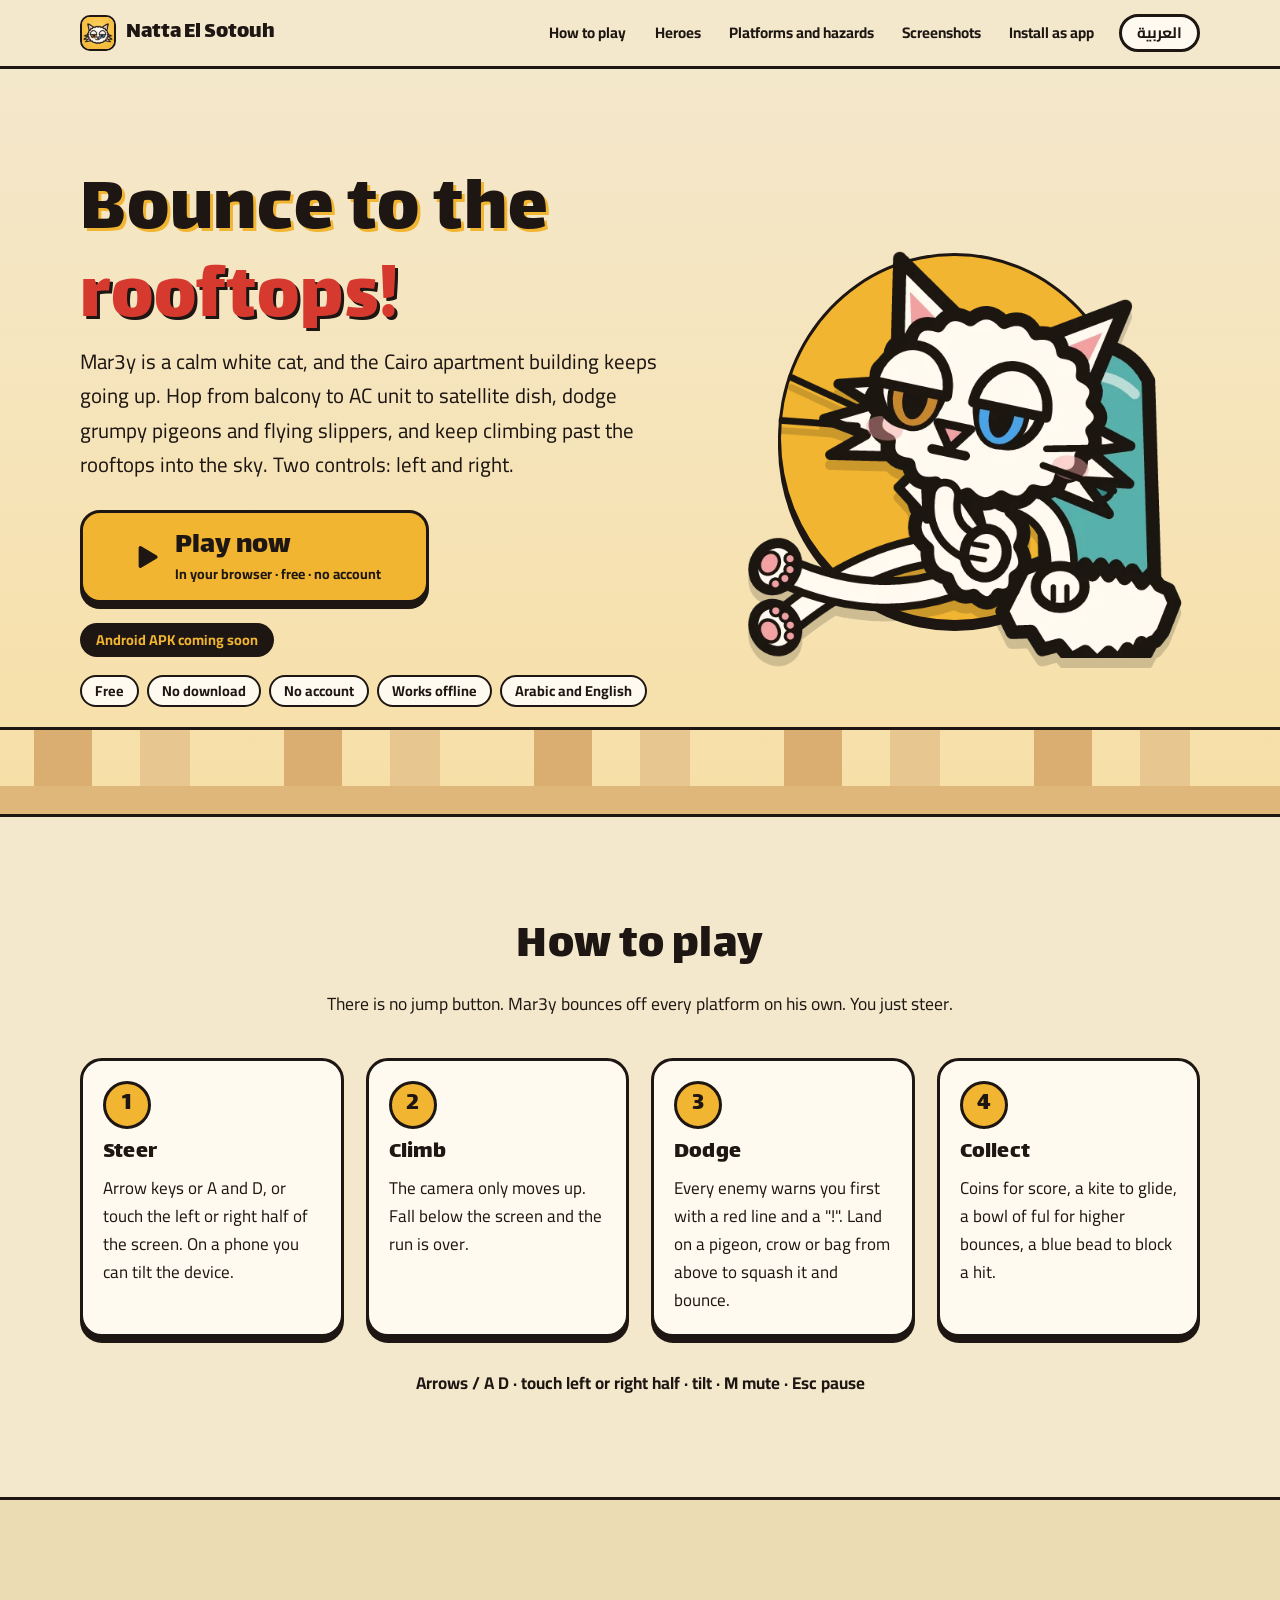
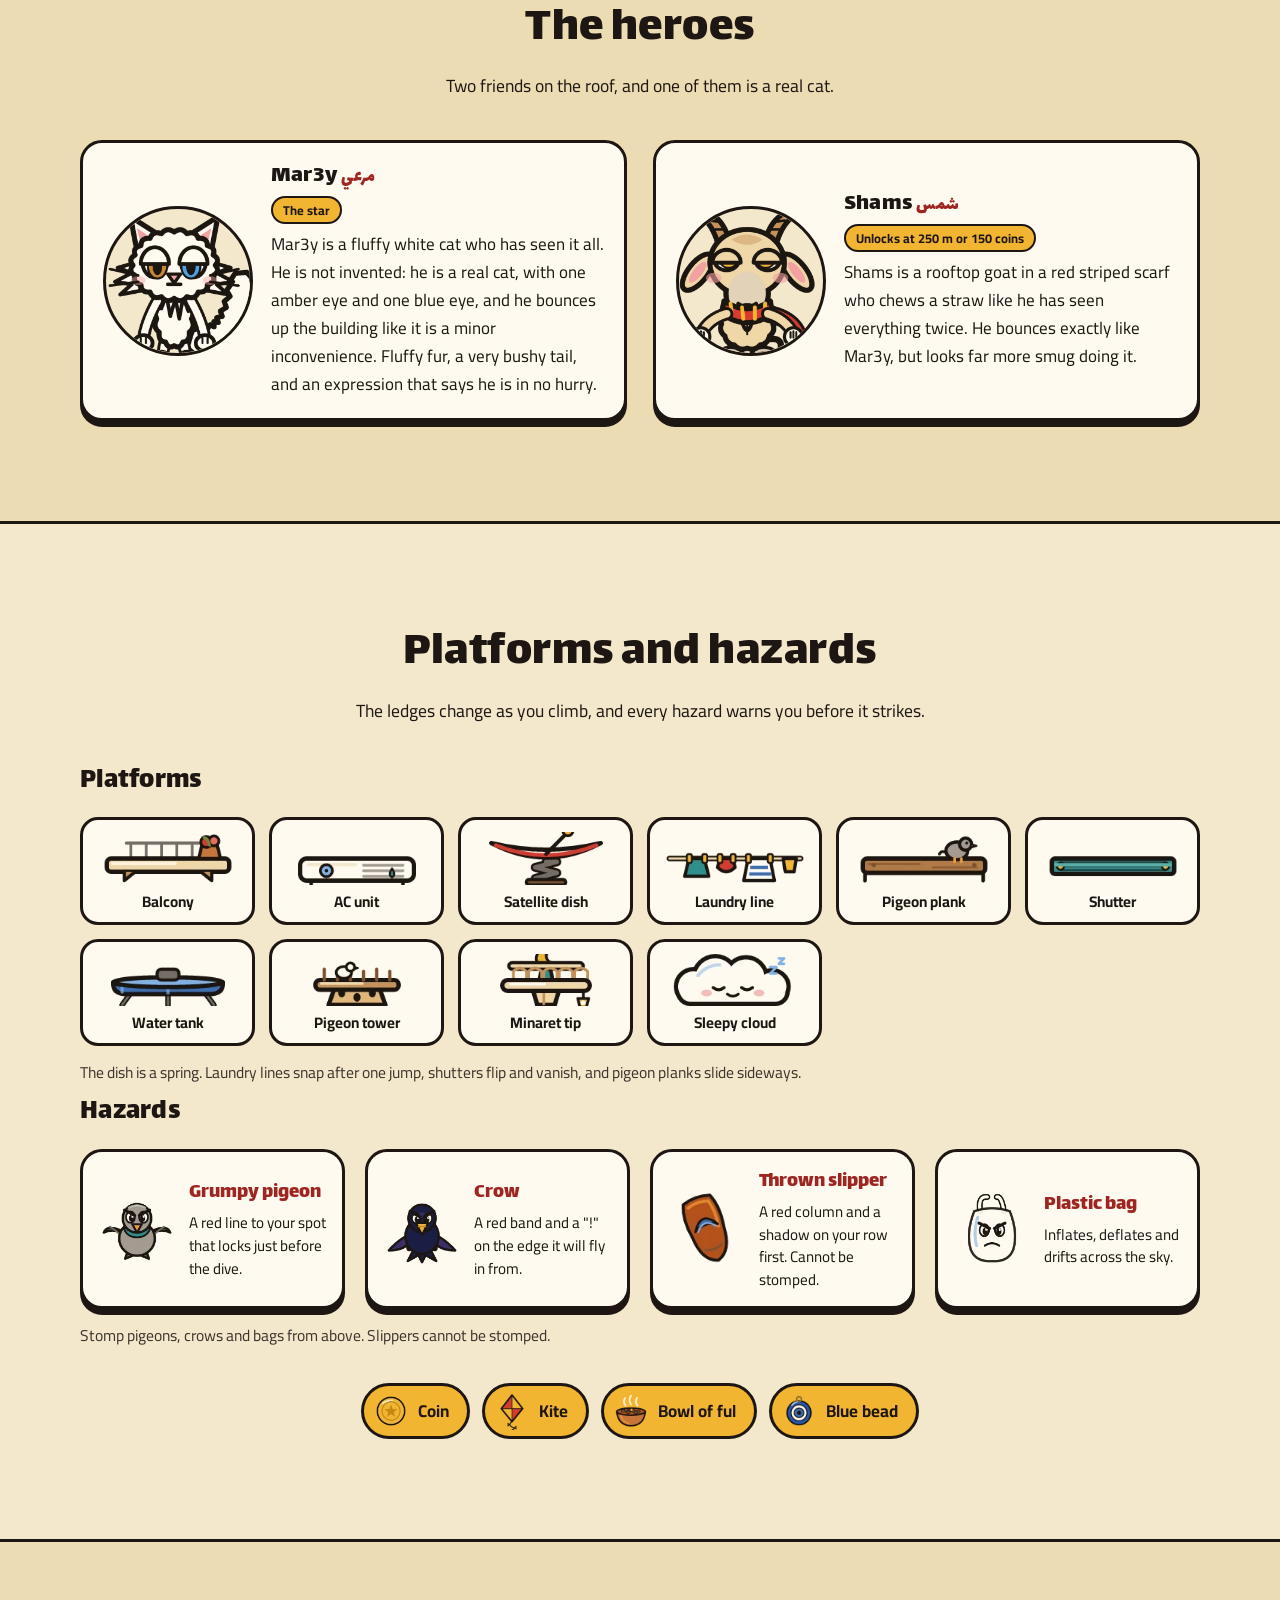
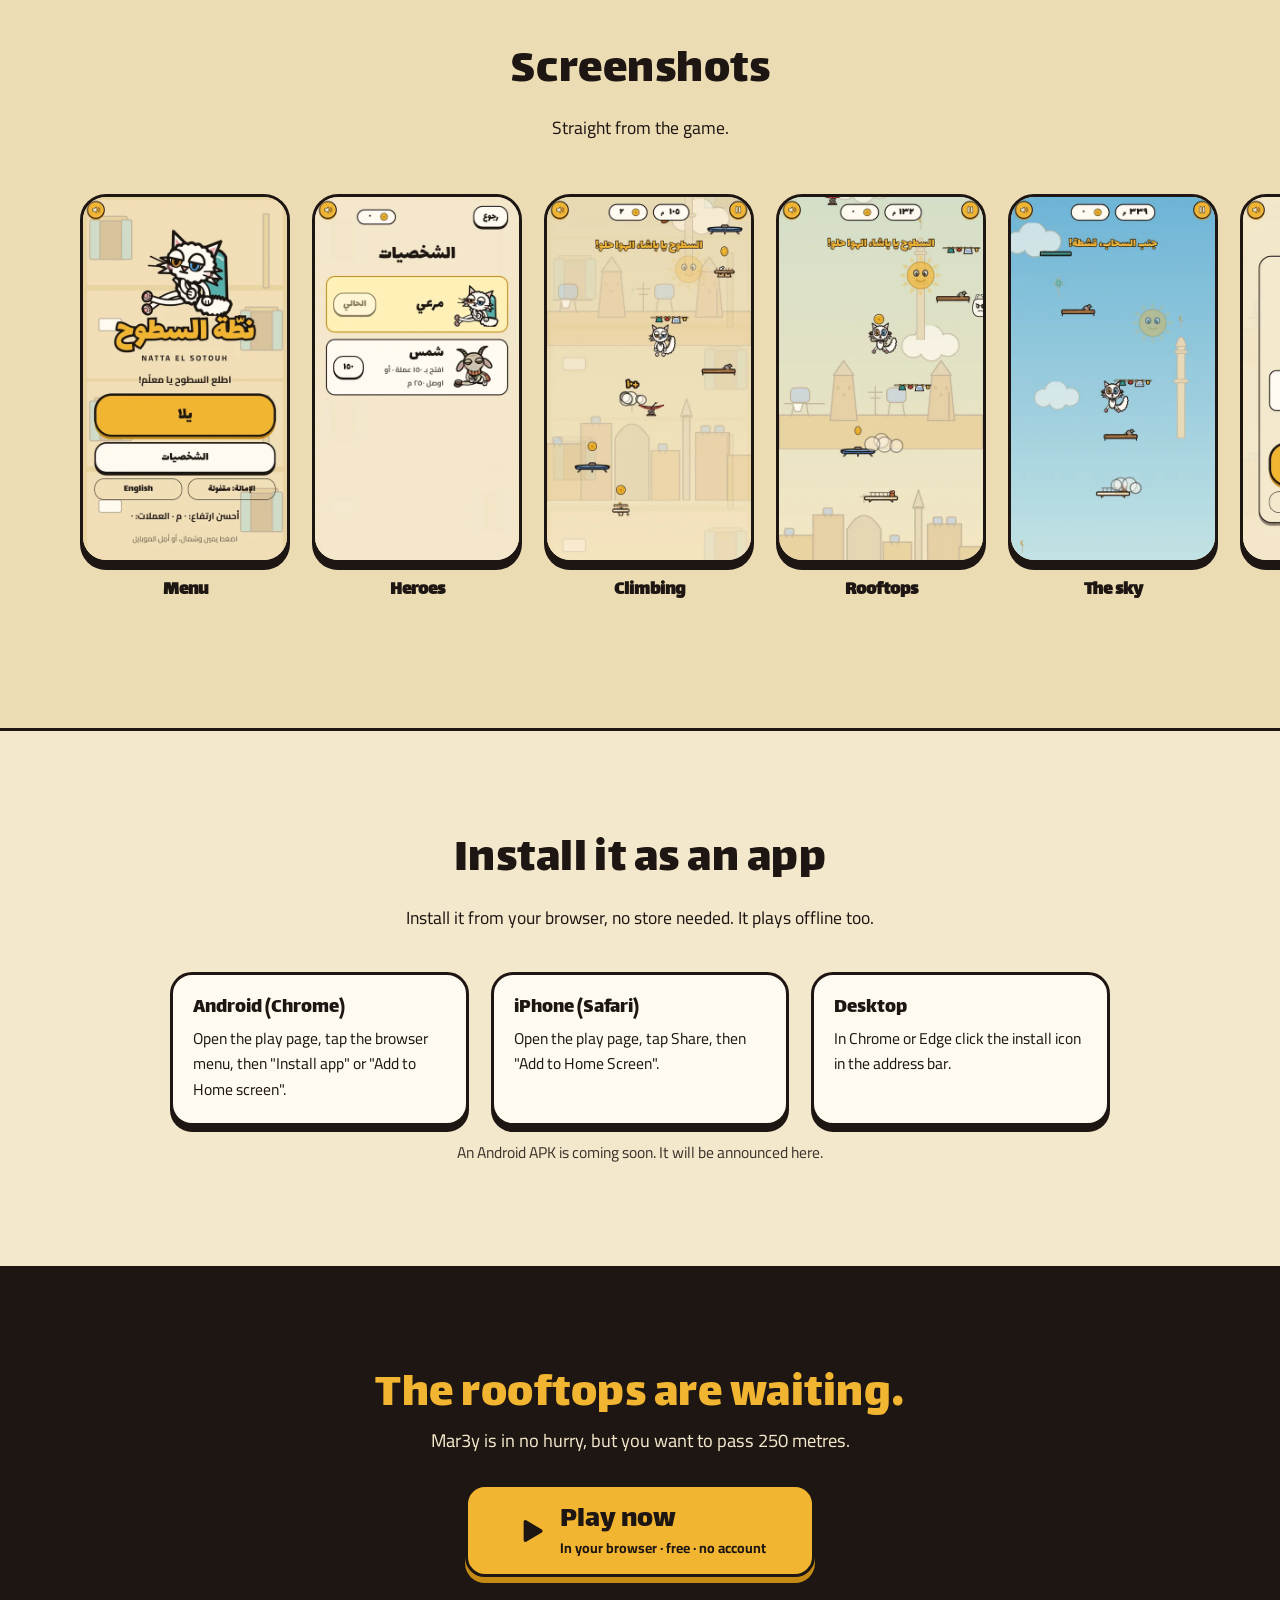
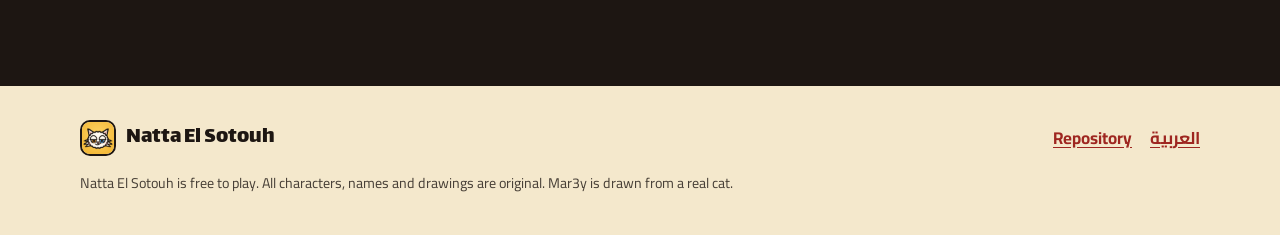
==== en/index.html @ 6e95c94f "feat: public site and web play page for Natta El Sotouh Co-Authored-By: Claude Opus 5.5 <noreply@ant" ====
<!doctype html>
<html lang="en" dir="ltr">
<head>
<meta charset="utf-8">
<meta name="viewport" content="width=device-width, initial-scale=1">
<title>Natta El Sotouh - a cartoon bouncing game with Mar3y the white cat. Play free in your browser</title>
<meta name="description" content="Bounce from balcony to balcony up a Cairo apartment building to the rooftops and the sky with Mar3y, a white cat with two different eye colours. Free in the browser, no download, no account.">
<link rel="canonical" href="https://mfathy234.github.io/natta-el-sotouh-releases/en/">
<link rel="alternate" hreflang="en" href="https://mfathy234.github.io/natta-el-sotouh-releases/en/">
<link rel="alternate" hreflang="ar" href="https://mfathy234.github.io/natta-el-sotouh-releases/">
<link rel="alternate" hreflang="x-default" href="https://mfathy234.github.io/natta-el-sotouh-releases/">
<meta name="theme-color" content="#f4e8cc">
<link rel="icon" href="../favicon.ico" sizes="any">
<link rel="icon" href="../favicon.png" type="image/png" sizes="48x48">
<link rel="apple-touch-icon" href="../assets/apple-touch-icon.png">
<meta property="og:type" content="website">
<meta property="og:site_name" content="Natta El Sotouh · نطّة السطوح">
<meta property="og:locale" content="en_US">
<meta property="og:locale:alternate" content="ar_EG">
<meta property="og:title" content="Natta El Sotouh - a cartoon bouncing game with Mar3y the white cat. Play free in your browser">
<meta property="og:description" content="Bounce from balcony to balcony up a Cairo apartment building to the rooftops and the sky with Mar3y, a white cat with two different eye colours. Free in the browser, no download, no account.">
<meta property="og:url" content="https://mfathy234.github.io/natta-el-sotouh-releases/en/">
<meta property="og:image" content="https://mfathy234.github.io/natta-el-sotouh-releases/assets/og.png">
<meta property="og:image:width" content="1200">
<meta property="og:image:height" content="630">
<meta property="og:image:alt" content="Mar3y the white cat lounging above the Natta El Sotouh logo">
<meta name="twitter:card" content="summary_large_image">
<meta name="twitter:title" content="Natta El Sotouh - a cartoon bouncing game with Mar3y the white cat. Play free in your browser">
<meta name="twitter:description" content="Bounce from balcony to balcony up a Cairo apartment building to the rooftops and the sky with Mar3y, a white cat with two different eye colours. Free in the browser, no download, no account.">
<meta name="twitter:image" content="https://mfathy234.github.io/natta-el-sotouh-releases/assets/og.png">
<link rel="preload" href="../assets/fonts/lalezar-arabic-400-normal.woff2" as="font" type="font/woff2" crossorigin>
<link rel="stylesheet" href="../style.css">
</head>
<body>
<a class="skip" href="#main">Skip to content</a>
<header class="nav"><div class="wrap nav-row">
<a class="brand" href="#top"><img src="../assets/icon.png" width="36" height="36" alt=""><span>Natta El Sotouh</span></a>
<nav aria-label="Sections"><a href="#how">How to play</a><a href="#heroes">Heroes</a><a href="#world">Platforms and hazards</a><a href="#shots">Screenshots</a><a href="#app">Install as app</a></nav>
<a class="nav-dl" href="https://mfathy234.github.io/natta-el-sotouh-releases/play/" rel="noopener">Play now</a>
<a class="lang-switch" lang="ar" hreflang="ar" href="../">العربية</a>
</div></header>
<main id="main">
<section class="hero" id="top"><div class="wrap hero-grid">
<div class="hero-copy">
<h1>Bounce to the <em>rooftops!</em></h1>
<p class="lead">Mar3y is a calm white cat, and the Cairo apartment building keeps going up. Hop from balcony to AC unit to satellite dish, dodge grumpy pigeons and flying slippers, and keep climbing past the rooftops into the sky. Two controls: left and right.</p>
<div class="cta"><a class="btn primary lg" href="https://mfathy234.github.io/natta-el-sotouh-releases/play/" rel="noopener"><svg width="34" height="34" viewBox="0 0 24 24" aria-hidden="true"><path d="M8 5.5v13l11-6.5z" fill="#1d1612" stroke="#1d1612" stroke-width="2.4" stroke-linejoin="round"/></svg><span class="dl-label"><span class="dl-title">Play now</span><span class="dl-meta">In your browser · free · no account</span></span></a></div>
<p class="soon"><span class="pill">Android APK coming soon</span></p>
<ul class="chips"><li>Free</li><li>No download</li><li>No account</li><li>Works offline</li><li>Arabic and English</li></ul>
</div>
<div class="hero-art"><div class="stage"><img class="mar3y" src="../assets/art/hero_marei_slouch.webp" width="630" height="560" alt="Mar3y the white cat lounging above the Natta El Sotouh logo"></div></div>
</div>
<div class="skyline" aria-hidden="true"></div>
</section>
<section id="how"><div class="wrap">
<div class="section-head"><h2>How to play</h2><p>There is no jump button. Mar3y bounces off every platform on his own. You just steer.</p></div>
<ol class="steps"><li><div><h3>Steer</h3><p>Arrow keys or A and D, or touch the left or right half of the screen. On a phone you can tilt the device.</p></div></li><li><div><h3>Climb</h3><p>The camera only moves up. Fall below the screen and the run is over.</p></div></li><li><div><h3>Dodge</h3><p>Every enemy warns you first with a red line and a "!". Land on a pigeon, crow or bag from above to squash it and bounce.</p></div></li><li><div><h3>Collect</h3><p>Coins for score, a kite to glide, a bowl of ful for higher bounces, a blue bead to block a hit.</p></div></li></ol>
<p class="keys">Arrows / A D · touch left or right half · tilt · M mute · Esc pause</p>
</div></section>
<section id="heroes" class="alt"><div class="wrap">
<div class="section-head"><h2>The heroes</h2><p>Two friends on the roof, and one of them is a real cat.</p></div>
<div class="hero-cards"><article class="card hero-card"><div class="portrait"><img src="../assets/art/hero_marei_idle.webp" width="210" height="187" loading="lazy" alt="Mar3y the white cat standing calmly with two different coloured eyes"></div><div><h3>Mar3y <span class="alt" lang="ar">مرعي</span></h3><span class="tag">The star</span><p>Mar3y is a fluffy white cat who has seen it all. He is not invented: he is a real cat, with one amber eye and one blue eye, and he bounces up the building like it is a minor inconvenience. Fluffy fur, a very bushy tail, and an expression that says he is in no hurry.</p></div></article><article class="card hero-card"><div class="portrait"><img src="../assets/art/hero_shams_idle.webp" width="210" height="187" loading="lazy" alt="Shams the goat in a red striped scarf"></div><div><h3>Shams <span class="alt" lang="ar">شمس</span></h3><span class="tag">Unlocks at 250 m or 150 coins</span><p>Shams is a rooftop goat in a red striped scarf who chews a straw like he has seen everything twice. He bounces exactly like Mar3y, but looks far more smug doing it.</p></div></article></div>
</div></section>
<section id="world"><div class="wrap">
<div class="section-head"><h2>Platforms and hazards</h2><p>The ledges change as you climb, and every hazard warns you before it strikes.</p></div>
<h3 class="sub">Platforms</h3>
<ul class="plats"><li><img src="../assets/art/plat_balcony_0.webp" width="192" height="72" loading="lazy" alt=""><span>Balcony</span></li><li><img src="../assets/art/plat_ac_0.webp" width="192" height="72" loading="lazy" alt=""><span>AC unit</span></li><li><img src="../assets/art/plat_dish_0.webp" width="192" height="72" loading="lazy" alt=""><span>Satellite dish</span></li><li><img src="../assets/art/plat_laundry_0.webp" width="192" height="72" loading="lazy" alt=""><span>Laundry line</span></li><li><img src="../assets/art/plat_plank_0.webp" width="192" height="72" loading="lazy" alt=""><span>Pigeon plank</span></li><li><img src="../assets/art/plat_shutter_0.webp" width="192" height="72" loading="lazy" alt=""><span>Shutter</span></li><li><img src="../assets/art/plat_tank_0.webp" width="192" height="72" loading="lazy" alt=""><span>Water tank</span></li><li><img src="../assets/art/plat_tower_0.webp" width="192" height="72" loading="lazy" alt=""><span>Pigeon tower</span></li><li><img src="../assets/art/plat_minaret_0.webp" width="192" height="72" loading="lazy" alt=""><span>Minaret tip</span></li><li><img src="../assets/art/plat_cloud_0.webp" width="192" height="72" loading="lazy" alt=""><span>Sleepy cloud</span></li></ul>
<p class="fine">The dish is a spring. Laundry lines snap after one jump, shutters flip and vanish, and pigeon planks slide sideways.</p>
<h3 class="sub">Hazards</h3>
<ul class="haz"><li class="card"><img src="../assets/art/enemy_pigeon_0.webp" width="92" height="92" loading="lazy" alt=""><div><b>Grumpy pigeon</b><p>A red line to your spot that locks just before the dive.</p></div></li><li class="card"><img src="../assets/art/enemy_crow_0.webp" width="92" height="92" loading="lazy" alt=""><div><b>Crow</b><p>A red band and a "!" on the edge it will fly in from.</p></div></li><li class="card"><img src="../assets/art/enemy_slipper_0.webp" width="92" height="92" loading="lazy" alt=""><div><b>Thrown slipper</b><p>A red column and a shadow on your row first. Cannot be stomped.</p></div></li><li class="card"><img src="../assets/art/enemy_bag_0.webp" width="92" height="92" loading="lazy" alt=""><div><b>Plastic bag</b><p>Inflates, deflates and drifts across the sky.</p></div></li></ul>
<p class="fine">Stomp pigeons, crows and bags from above. Slippers cannot be stomped.</p>
<ul class="items"><li><img src="../assets/art/item_coin_0.webp" width="52" height="52" loading="lazy" alt=""><span>Coin</span></li><li><img src="../assets/art/item_kite_0.webp" width="52" height="52" loading="lazy" alt=""><span>Kite</span></li><li><img src="../assets/art/item_ful_0.webp" width="52" height="52" loading="lazy" alt=""><span>Bowl of ful</span></li><li><img src="../assets/art/item_bead_0.webp" width="52" height="52" loading="lazy" alt=""><span>Blue bead</span></li></ul>
</div></section>
<section id="shots" class="alt"><div class="wrap section-head"><h2>Screenshots</h2><p>Straight from the game.</p></div>
<ul class="strip" tabindex="0"><li><figure><div class="phone"><img src="../assets/shots/menu.webp" width="450" height="800" loading="lazy" alt="Mar3y slouching above the Natta El Sotouh logo"></div><figcaption><b>Menu</b></figcaption></figure></li><li><figure><div class="phone"><img src="../assets/shots/hangar.webp" width="450" height="800" loading="lazy" alt="Choosing between Mar3y and Shams"></div><figcaption><b>Heroes</b></figcaption></figure></li><li><figure><div class="phone"><img src="../assets/shots/gameplay.webp" width="450" height="800" loading="lazy" alt="Mar3y bouncing between balconies and pigeons"></div><figcaption><b>Climbing</b></figcaption></figure></li><li><figure><div class="phone"><img src="../assets/shots/rooftops.webp" width="450" height="800" loading="lazy" alt="Water tanks and pigeon towers"></div><figcaption><b>Rooftops</b></figcaption></figure></li><li><figure><div class="phone"><img src="../assets/shots/sky.webp" width="450" height="800" loading="lazy" alt="Clouds and far minarets"></div><figcaption><b>The sky</b></figcaption></figure></li><li><figure><div class="phone"><img src="../assets/shots/gameover.webp" width="450" height="800" loading="lazy" alt="The result screen"></div><figcaption><b>Game over</b></figcaption></figure></li></ul>
</section>
<section id="app"><div class="wrap">
<div class="section-head"><h2>Install it as an app</h2><p>Install it from your browser, no store needed. It plays offline too.</p></div>
<div class="facts"><div class="card"><b>Android (Chrome)</b><p>Open the play page, tap the browser menu, then "Install app" or "Add to Home screen".</p></div><div class="card"><b>iPhone (Safari)</b><p>Open the play page, tap Share, then "Add to Home Screen".</p></div><div class="card"><b>Desktop</b><p>In Chrome or Edge click the install icon in the address bar.</p></div></div>
<p class="fine center">An Android APK is coming soon. It will be announced here.</p>
</div></section>
<section class="closing"><div class="wrap">
<h2>The rooftops are waiting.</h2><p>Mar3y is in no hurry, but you want to pass 250 metres.</p>
<div class="cta center"><a class="btn primary lg" href="https://mfathy234.github.io/natta-el-sotouh-releases/play/" rel="noopener"><svg width="34" height="34" viewBox="0 0 24 24" aria-hidden="true"><path d="M8 5.5v13l11-6.5z" fill="#1d1612" stroke="#1d1612" stroke-width="2.4" stroke-linejoin="round"/></svg><span class="dl-label"><span class="dl-title">Play now</span><span class="dl-meta">In your browser · free · no account</span></span></a></div>
</div></section>
</main>
<footer><div class="wrap"><div class="foot">
<a class="brand" href="#top"><img src="../assets/icon.png" width="36" height="36" alt=""><span>Natta El Sotouh</span></a>
<nav><a href="https://github.com/mfathy234/natta-el-sotouh-releases" rel="noopener">Repository</a><a href="../" lang="ar">العربية</a></nav>
</div><small>Natta El Sotouh is free to play. All characters, names and drawings are original. Mar3y is drawn from a real cat.</small></div></footer>
</body>
</html>
---- style.css ----
@font-face{font-family:Lalezar;font-display:swap;src:url(assets/fonts/lalezar-latin-400-normal.woff2) format("woff2");unicode-range:U+0000-00FF,U+0131,U+0152-0153,U+02BB-02BC,U+02C6,U+02DA,U+02DC,U+2000-206F,U+20AC,U+2122,U+2191,U+2193,U+2212,U+2215,U+FEFF,U+FFFD}
@font-face{font-family:Lalezar;font-display:swap;src:url(assets/fonts/lalezar-arabic-400-normal.woff2) format("woff2");unicode-range:U+0600-06FF,U+0750-077F,U+08A0-08FF,U+FB50-FDFF,U+FE70-FEFF}
@font-face{font-family:Cairo;font-weight:400;font-display:swap;src:url(assets/fonts/cairo-latin-400-normal.woff2) format("woff2");unicode-range:U+0000-00FF,U+0131,U+0152-0153,U+02BB-02BC,U+02C6,U+02DA,U+02DC,U+2000-206F,U+20AC,U+2122,U+2191,U+2193,U+2212,U+2215,U+FEFF,U+FFFD}
@font-face{font-family:Cairo;font-weight:700;font-display:swap;src:url(assets/fonts/cairo-latin-700-normal.woff2) format("woff2");unicode-range:U+0000-00FF,U+0131,U+0152-0153,U+02BB-02BC,U+02C6,U+02DA,U+02DC,U+2000-206F,U+20AC,U+2122,U+2191,U+2193,U+2212,U+2215,U+FEFF,U+FFFD}
@font-face{font-family:Cairo;font-weight:400;font-display:swap;src:url(assets/fonts/cairo-arabic-400-normal.woff2) format("woff2");unicode-range:U+0600-06FF,U+0750-077F,U+08A0-08FF,U+FB50-FDFF,U+FE70-FEFF}
@font-face{font-family:Cairo;font-weight:700;font-display:swap;src:url(assets/fonts/cairo-arabic-700-normal.woff2) format("woff2");unicode-range:U+0600-06FF,U+0750-077F,U+08A0-08FF,U+FB50-FDFF,U+FE70-FEFF}

:root{
  --ink:#1d1612;--paper:#f4e8cc;--paper2:#ecdcb4;--white:#fffaf0;
  --red:#d63a2f;--red-d:#9e2620;--gold:#f2b531;--gold-d:#c48a14;--teal:#2f8f8c;--blue:#3c6fb5;--sand:#e0b77a;--pink:#f2a0a0;
  --bw:3px;--r:22px;
  --display:Lalezar,Cairo,system-ui,sans-serif;--body:Cairo,system-ui,-apple-system,"Segoe UI",sans-serif;
}
*,*::before,*::after{box-sizing:border-box}
html{scroll-behavior:smooth;scroll-padding-top:76px;-webkit-text-size-adjust:100%}
body{margin:0;background:var(--paper);color:var(--ink);font:400 1.0625rem/1.65 var(--body);overflow-x:hidden}
img{max-width:100%;height:auto;display:block}
a{color:var(--red-d);text-underline-offset:3px}
a:hover{color:var(--ink)}
:focus-visible{outline:4px solid var(--blue);outline-offset:3px;border-radius:8px}
.wrap{width:min(1120px,100% - 40px);margin-inline:auto}
.skip{position:absolute;inset-inline-start:12px;top:-70px;background:var(--gold);color:var(--ink);border:var(--bw) solid var(--ink);border-radius:12px;padding:8px 16px;font-weight:700;z-index:100;text-decoration:none}
.skip:focus{top:12px}
h1,h2,h3{font-family:var(--display);font-weight:400;line-height:1.2;margin:0;letter-spacing:.01em}
h1{font-size:clamp(2.8rem,8.5vw,5rem);line-height:1.1;text-shadow:3px 3px 0 var(--gold)}
h1 em{font-style:normal;color:var(--red);text-shadow:3px 3px 0 var(--ink)}
h2{font-size:clamp(2rem,5.5vw,3.1rem)}
h3{font-size:1.5rem}
p{margin:0 0 1em}
section{padding:clamp(56px,9vw,100px) 0}
section.alt{background:var(--paper2);border-block:var(--bw) solid var(--ink)}
.lead{font-size:clamp(1.1rem,2.6vw,1.3rem);max-width:34em}
.section-head{text-align:center;max-width:42em;margin:0 auto 40px}
.section-head p{font-size:1.1rem;margin:12px 0 0}
.fine{font-size:.98rem;opacity:.85;margin:14px 0 0}
.center{text-align:center;justify-content:center}

.nav{position:sticky;top:0;z-index:50;background:var(--paper);border-bottom:var(--bw) solid var(--ink)}
.nav-row{display:flex;align-items:center;gap:12px;min-height:66px}
.brand{display:flex;align-items:center;gap:10px;font:400 1.45rem/1 var(--display);color:var(--ink);text-decoration:none;margin-inline-end:auto}
.brand img{border-radius:10px;border:2px solid var(--ink)}
.nav nav{display:flex;gap:4px}
.nav nav a{color:var(--ink);text-decoration:none;font-weight:700;font-size:.95rem;padding:.45em .8em;border-radius:99px}
.nav nav a:hover{background:var(--paper2)}
.lang-switch,.nav-dl{font-weight:700;font-size:.95rem;color:var(--ink);text-decoration:none;border:var(--bw) solid var(--ink);border-radius:99px;padding:.3em 1em;background:var(--white);line-height:1.5}
.nav-dl{background:var(--gold);display:none}
.lang-switch:hover,.nav-dl:hover{background:var(--paper2);color:var(--ink)}

.btn{display:inline-flex;align-items:center;justify-content:center;gap:12px;font:400 1.35rem/1.1 var(--display);color:var(--ink);background:var(--white);border:var(--bw) solid var(--ink);border-radius:20px;padding:.7em 1.3em;text-decoration:none;box-shadow:0 6px 0 var(--ink);transition:transform .12s,box-shadow .12s;min-height:52px;text-align:center}
.btn:hover{color:var(--ink);transform:translateY(-2px);box-shadow:0 8px 0 var(--ink)}
.btn:active{transform:translateY(5px);box-shadow:0 1px 0 var(--ink)}
.btn.primary{background:var(--gold)}
.btn.lg{font-size:1.9rem;padding:.55em 1.5em}
.dl-label{display:flex;flex-direction:column;align-items:flex-start;gap:2px;text-align:start}
.dl-meta{font:700 .88rem/1.3 var(--body)}
.btn svg{flex:none}
.cta{display:flex;flex-wrap:wrap;gap:16px 18px;align-items:center;margin:28px 0 6px}
.pill{display:inline-block;background:var(--ink);color:var(--gold);font-weight:700;font-size:.9rem;border-radius:99px;padding:.35em 1.1em}
.soon{margin:20px 0 0}
.chips{list-style:none;padding:0;margin:18px 0 0;display:flex;flex-wrap:wrap;gap:8px}
.chips li{background:var(--white);border:2px solid var(--ink);border-radius:99px;padding:.15em .9em;font-weight:700;font-size:.9rem}

.hero{padding-bottom:0;position:relative;overflow:hidden;background:linear-gradient(var(--paper),#f7dfa6)}
.hero-grid{display:grid;grid-template-columns:1.1fr .9fr;gap:30px;align-items:center;padding-bottom:30px}
.hero-art{display:grid;place-items:center}
.stage{position:relative;width:min(420px,100%);aspect-ratio:1;display:grid;place-items:center}
.stage::before{content:"";position:absolute;inset:8%;border-radius:50%;background:var(--gold);border:var(--bw) solid var(--ink);box-shadow:0 8px 0 var(--ink)}
.mar3y{position:relative;width:118%;max-width:none;filter:drop-shadow(0 10px 0 rgba(29,22,18,.18));animation:bob 1s ease-in-out infinite alternate}
@keyframes bob{from{transform:translateY(0) rotate(-1.5deg)}to{transform:translateY(-10px) rotate(1.5deg)}}
.skyline{height:90px;margin-top:-10px;background:
  linear-gradient(var(--sand),var(--sand)) 0 100%/100% 28px no-repeat,
  repeating-linear-gradient(90deg,transparent 0 34px,#d9ae70 34px 92px,transparent 92px 140px,#e8c68f 140px 190px,transparent 190px 250px);
  border-bottom:var(--bw) solid var(--ink);border-top:var(--bw) solid var(--ink)}

.steps{list-style:none;counter-reset:s;display:grid;grid-template-columns:repeat(auto-fit,minmax(230px,1fr));gap:22px;padding:0;margin:0}
.steps li{counter-increment:s;background:var(--white);border:var(--bw) solid var(--ink);border-radius:var(--r);padding:20px;box-shadow:0 6px 0 var(--ink);position:relative}
.steps li::before{content:counter(s);width:48px;height:48px;border-radius:50%;background:var(--gold);border:var(--bw) solid var(--ink);display:grid;place-items:center;font:400 1.6rem/1 var(--display);margin-bottom:10px}
.steps h3{margin:0 0 6px}
.steps p{margin:0}
.keys{text-align:center;font-weight:700;margin:32px 0 0}

.card{background:var(--white);border:var(--bw) solid var(--ink);border-radius:var(--r);padding:20px;box-shadow:0 6px 0 var(--ink)}
.card p{margin:6px 0 0}
.hero-cards{display:grid;grid-template-columns:repeat(auto-fit,minmax(320px,1fr));gap:26px}
.hero-card{display:flex;gap:18px;align-items:center}
.portrait{flex:none;width:150px;background:var(--paper);border:var(--bw) solid var(--ink);border-radius:50%;aspect-ratio:1;display:grid;place-items:center;overflow:hidden}
.portrait img{width:130%;max-width:none}
.alt{}
h3 .alt{font-size:1.1rem;color:var(--red-d)}
.tag{display:inline-block;background:var(--gold);border:2px solid var(--ink);border-radius:99px;font-weight:700;font-size:.8rem;padding:.1em .8em;margin-top:4px}

.sub{margin:10px 0 18px;font-size:1.8rem}
.plats{list-style:none;padding:0;margin:0;display:grid;grid-template-columns:repeat(auto-fit,minmax(150px,1fr));gap:14px}
.plats li{background:var(--white);border:var(--bw) solid var(--ink);border-radius:18px;padding:12px 8px 8px;text-align:center;font-weight:700;font-size:.95rem}
.plats img{margin:0 auto 4px;width:140px}
.haz{list-style:none;padding:0;margin:0 0 6px;display:grid;grid-template-columns:repeat(auto-fit,minmax(250px,1fr));gap:20px}
.haz li{display:flex;gap:14px;align-items:center;padding:14px 16px}
.haz img{flex:none;width:76px}
.haz b{font:400 1.3rem/1.2 var(--display);color:var(--red-d)}
.haz p{font-size:.95rem;line-height:1.5}
.items{list-style:none;padding:0;margin:34px 0 0;display:flex;flex-wrap:wrap;gap:12px;justify-content:center}
.items li{display:flex;align-items:center;gap:8px;background:var(--gold);border:var(--bw) solid var(--ink);border-radius:99px;padding:6px 18px 6px 8px;font-weight:700}
.items img{width:38px;height:38px;object-fit:contain}

.strip{list-style:none;display:flex;gap:22px;overflow-x:auto;padding:12px max(20px,calc((100% - 1120px)/2)) 26px;margin:0;scroll-snap-type:x proximity}
.strip li{flex:none;width:210px;scroll-snap-align:center}
.strip figure{margin:0}
.phone{border:var(--bw) solid var(--ink);border-radius:26px;overflow:hidden;box-shadow:0 7px 0 var(--ink);background:var(--paper)}
figcaption{text-align:center;margin-top:16px;font:400 1.2rem/1.2 var(--display)}

.facts{display:grid;grid-template-columns:repeat(auto-fit,minmax(250px,1fr));gap:22px;max-width:940px;margin:0 auto}
.facts b{display:block;font:400 1.3rem/1.3 var(--display);margin-bottom:4px}
.facts p{margin:0;font-size:.98rem}

.closing{background:var(--ink);color:var(--paper);text-align:center}
.closing h2{color:var(--gold)}
.closing p{font-size:1.15rem}
.closing .btn{box-shadow:0 6px 0 var(--gold-d)}

footer{background:var(--paper);border-top:var(--bw) solid var(--ink);padding:34px 0 40px}
.foot{display:flex;flex-wrap:wrap;gap:16px;align-items:center;justify-content:space-between;margin-bottom:16px}
.foot nav{display:flex;gap:18px;flex-wrap:wrap;font-weight:700}
footer small{display:block;opacity:.8;max-width:60em}

@media (max-width:900px){
  .nav nav{display:none}
  .nav-dl{display:inline-block}
  .hero-grid{grid-template-columns:1fr;text-align:center}
  .hero-copy .cta,.hero-copy .chips{justify-content:center}
  .hero-copy .lead{margin-inline:auto}
  .hero-art{order:-1}
  .stage{width:min(300px,80%)}
  h1{text-shadow:2px 2px 0 var(--gold)}
}
@media (max-width:560px){
  .hero-card{flex-direction:column;text-align:center}
  .btn.lg{font-size:1.6rem;width:100%}
  .brand span{font-size:1.2rem}
}
@media (prefers-reduced-motion:reduce){.mar3y{animation:none}html{scroll-behavior:auto}}
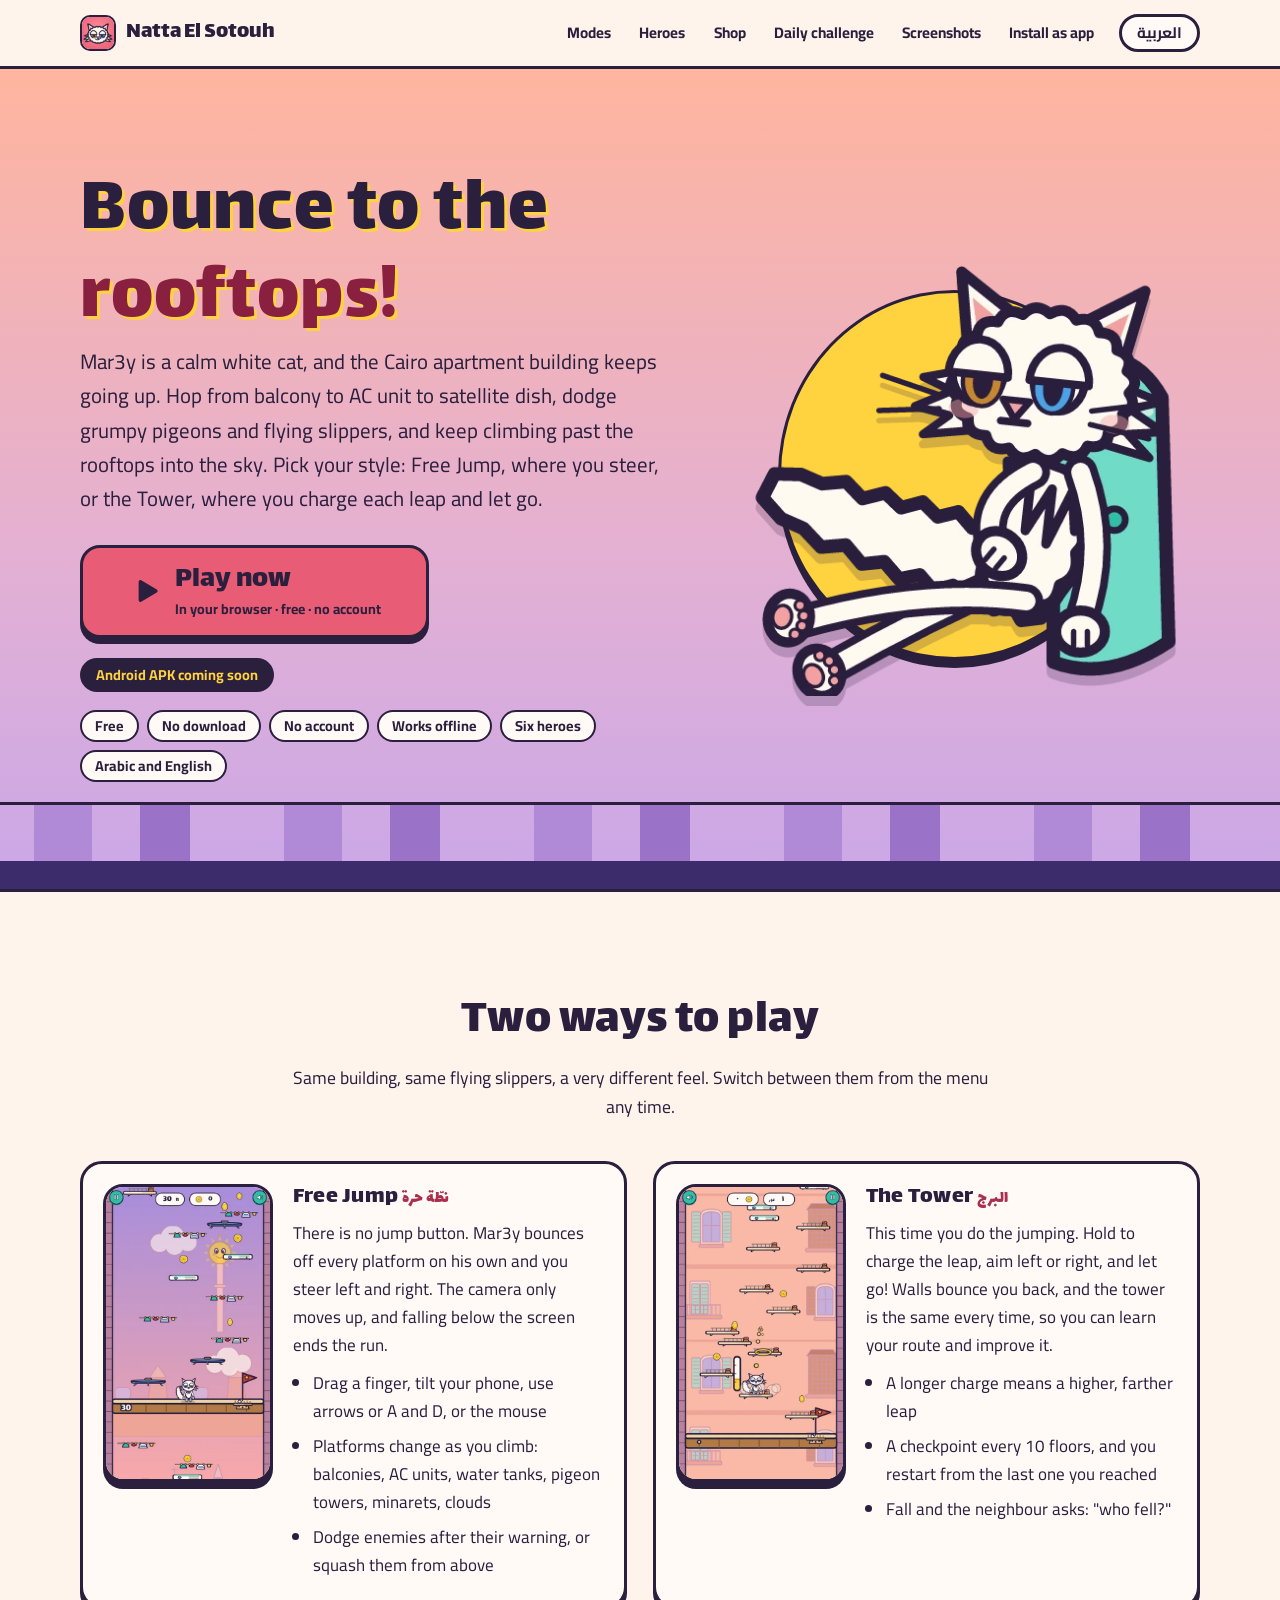
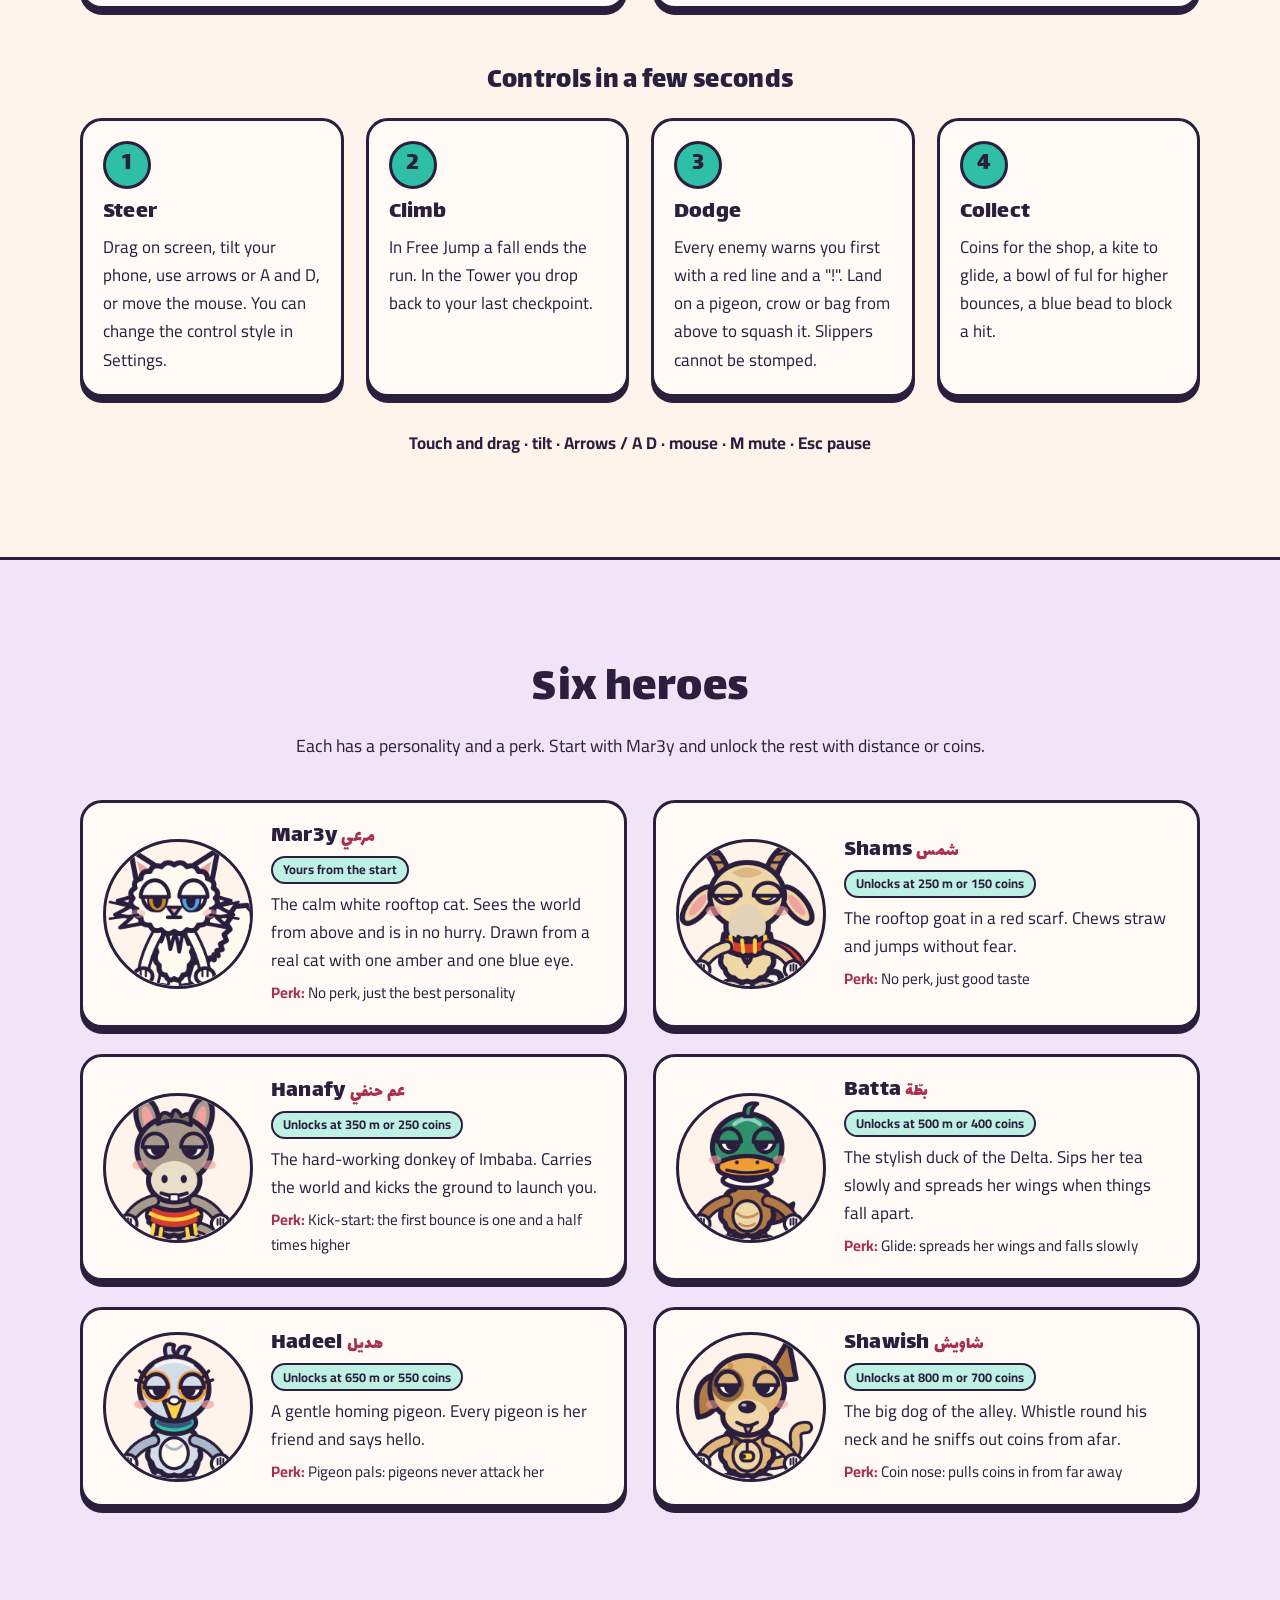
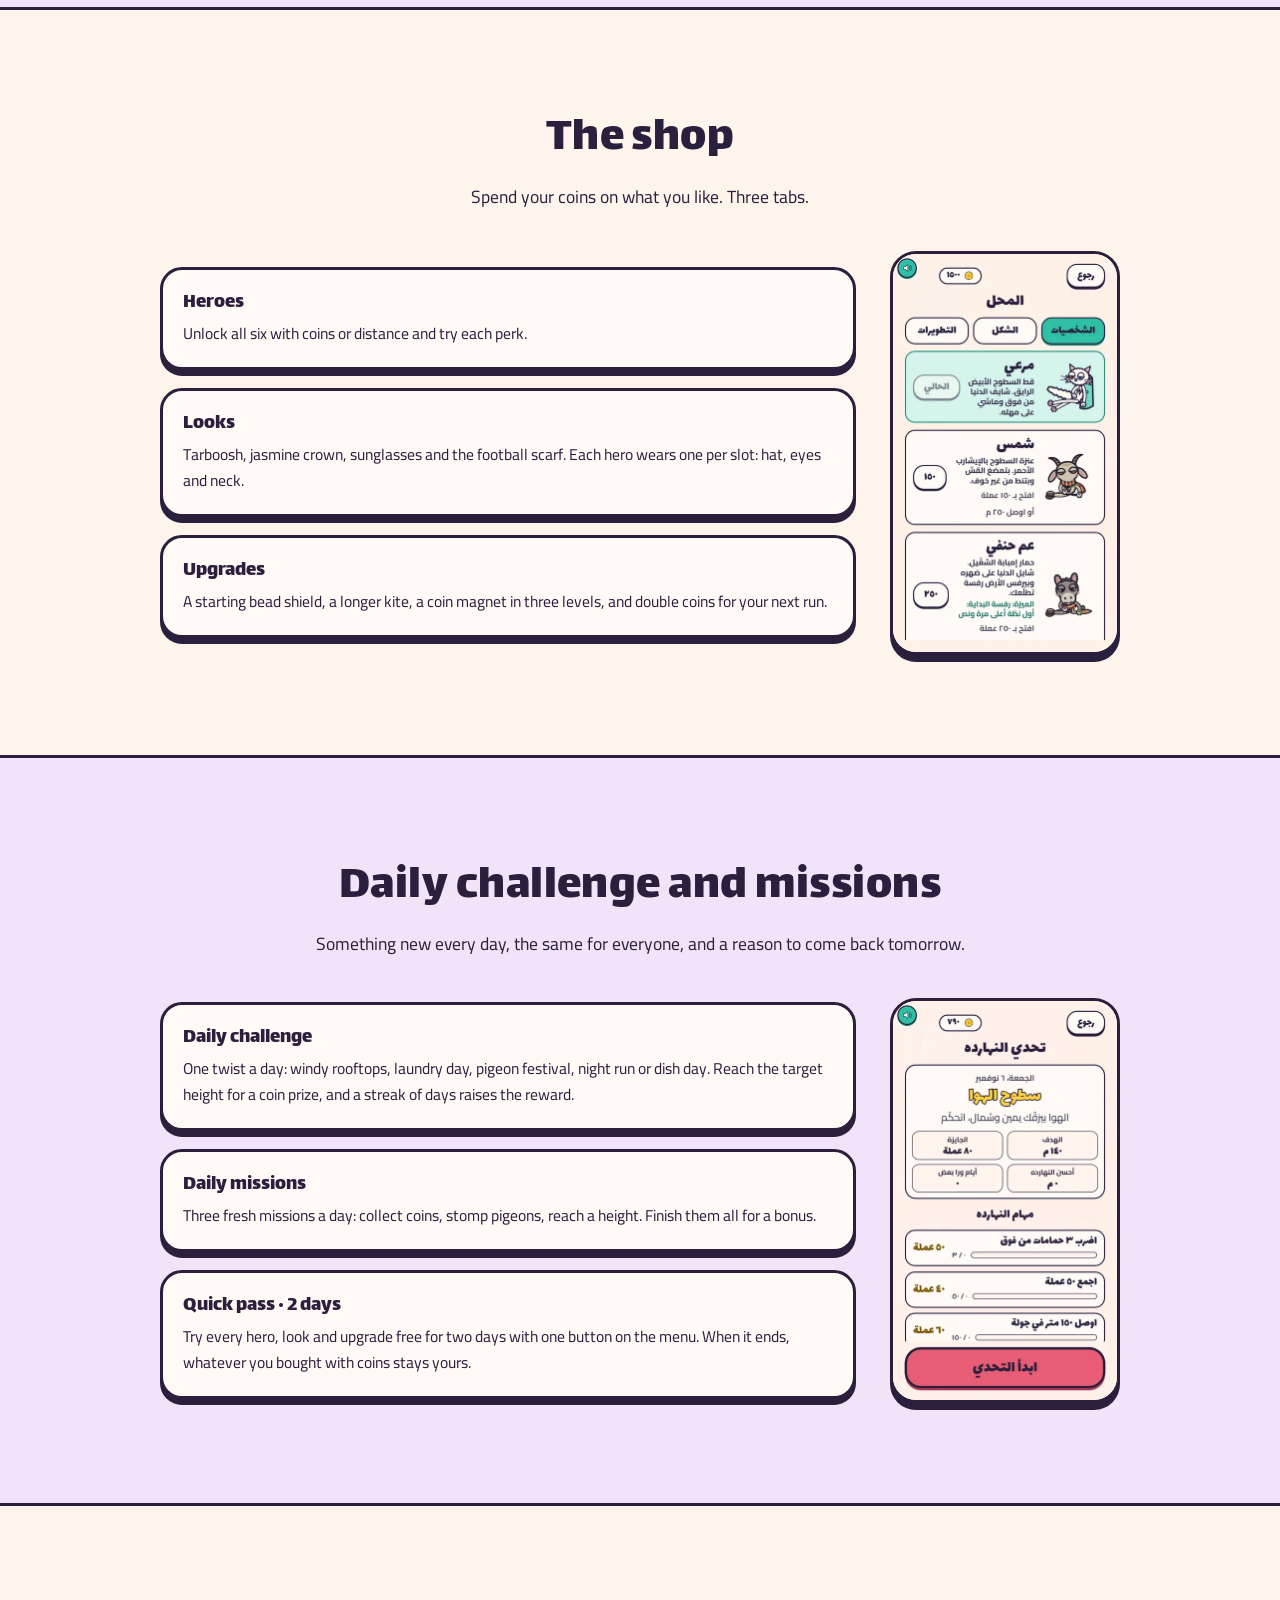
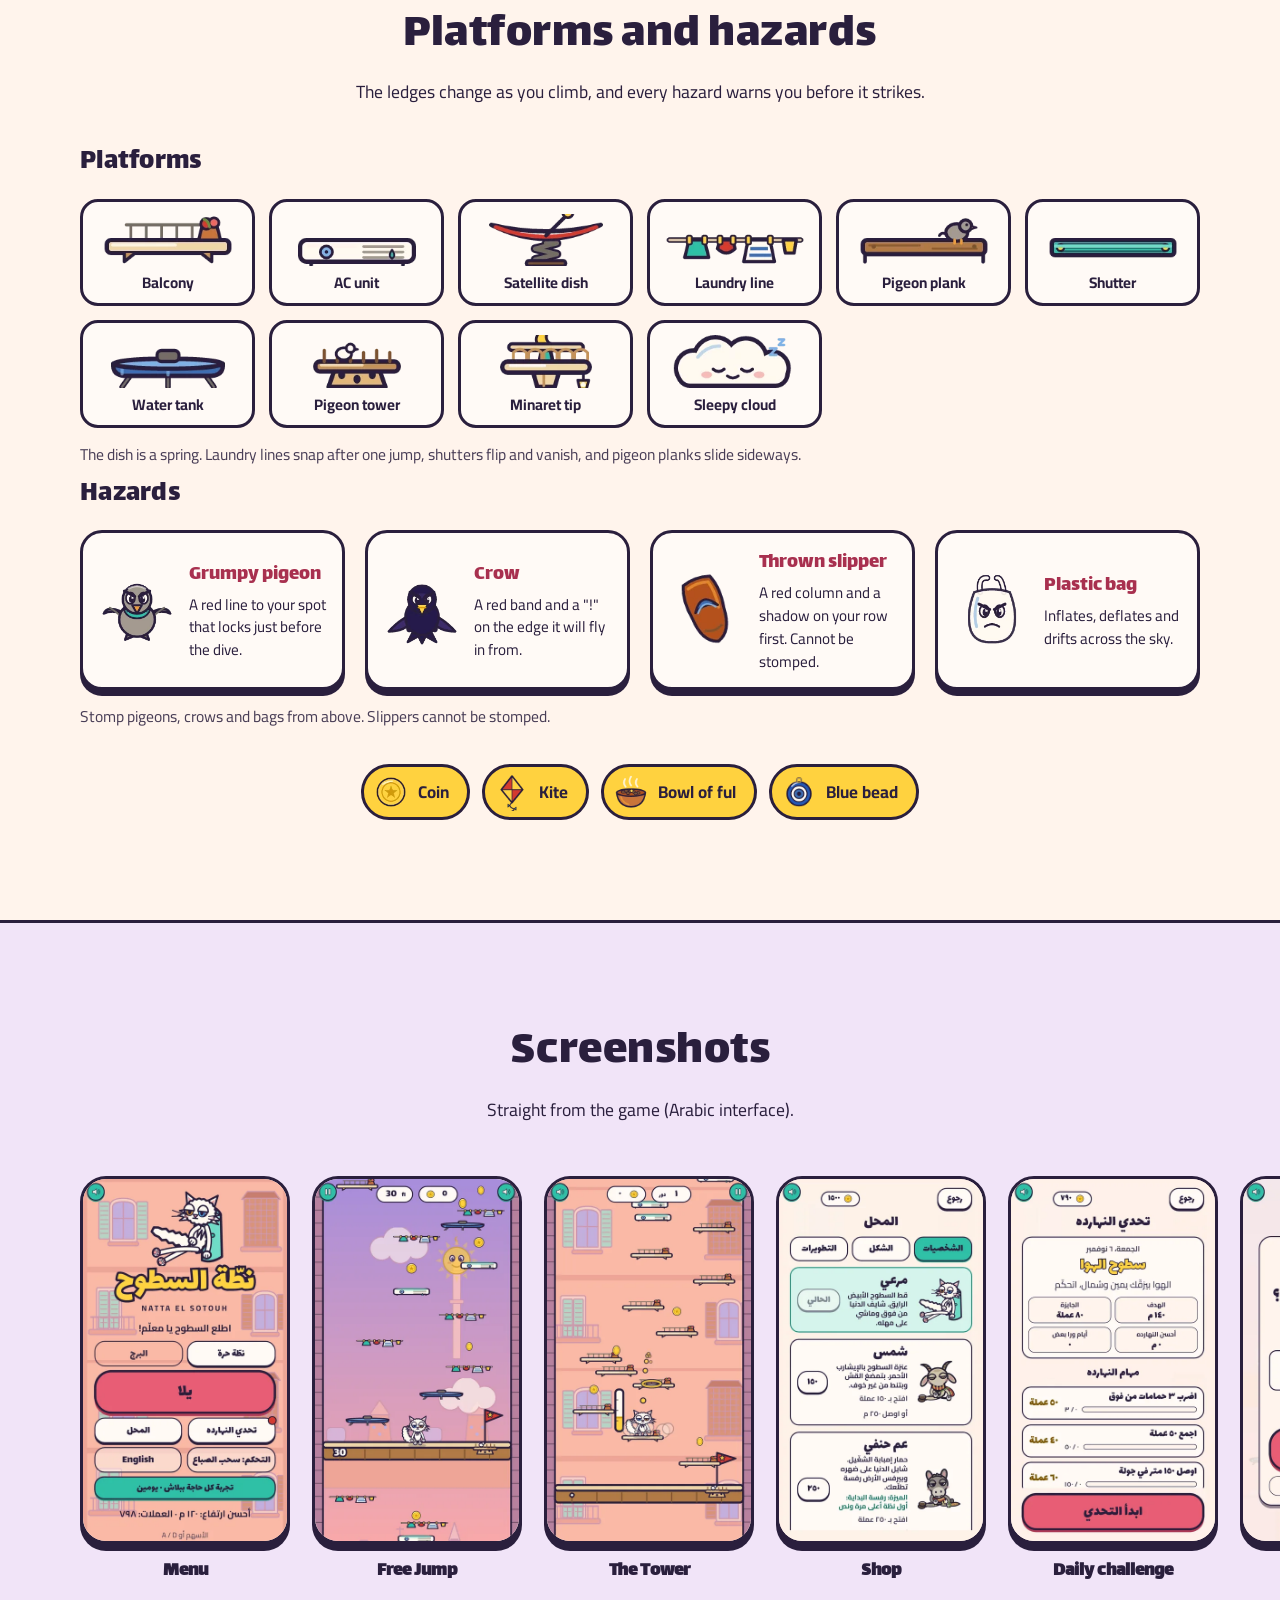
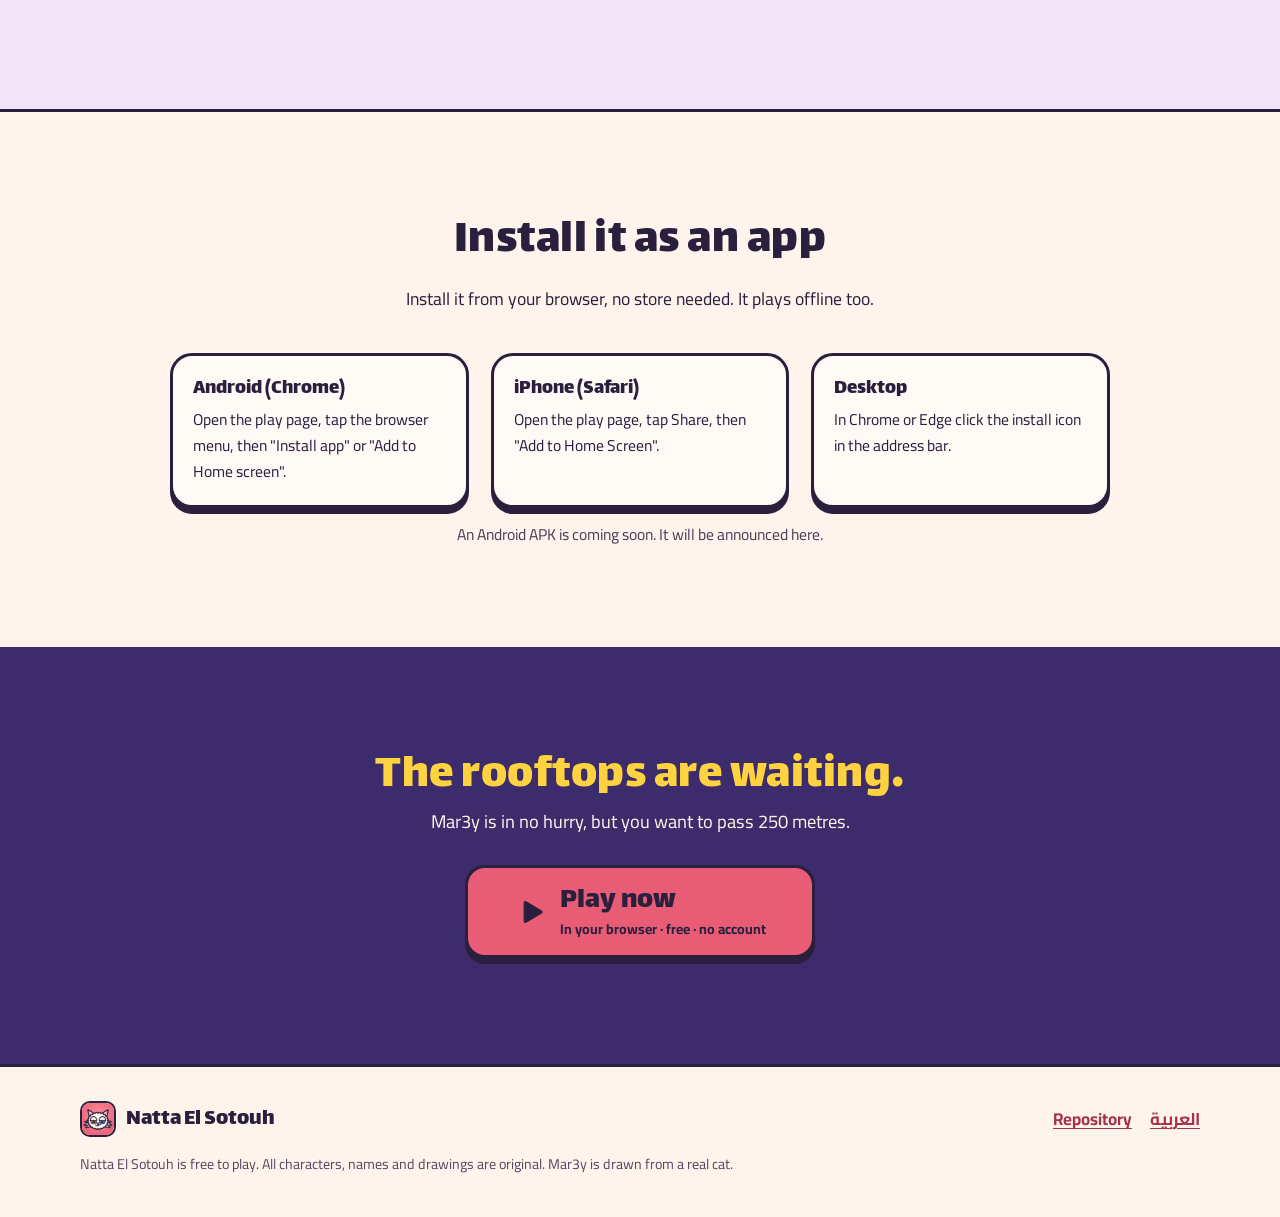
==== commit a1e92c0b: "feat: Rooftop sunset site refresh with six heroes, two modes, shop and daily Co-Authored-By: Claude " ====
--- a/en/index.html
+++ b/en/index.html
@@ -3,13 +3,13 @@
 <head>
 <meta charset="utf-8">
 <meta name="viewport" content="width=device-width, initial-scale=1">
-<title>Natta El Sotouh - a cartoon bouncing game with Mar3y the white cat. Play free in your browser</title>
-<meta name="description" content="Bounce from balcony to balcony up a Cairo apartment building to the rooftops and the sky with Mar3y, a white cat with two different eye colours. Free in the browser, no download, no account.">
-<link rel="canonical" href="https://mfathy234.github.io/natta-el-sotouh-releases/en/">
+<title>Natta El Sotouh - a cartoon bouncing game with six heroes and two modes. Play free in your browser</title>
+<meta name="description" content="Bounce up a Cairo apartment building with Mar3y and five friends. Free Jump and Tower modes, a shop, a daily challenge and missions. Free in the browser, no download, no account.">
+<link rel="canonical" href="https://natta-el-sotouh.pages.dev/en/">
 <link rel="alternate" hreflang="en" href="https://mfathy234.github.io/natta-el-sotouh-releases/en/">
 <link rel="alternate" hreflang="ar" href="https://mfathy234.github.io/natta-el-sotouh-releases/">
 <link rel="alternate" hreflang="x-default" href="https://mfathy234.github.io/natta-el-sotouh-releases/">
-<meta name="theme-color" content="#f4e8cc">
+<meta name="theme-color" content="#ffb59e">
 <link rel="icon" href="../favicon.ico" sizes="any">
 <link rel="icon" href="../favicon.png" type="image/png" sizes="48x48">
 <link rel="apple-touch-icon" href="../assets/apple-touch-icon.png">
@@ -17,17 +17,17 @@
 <meta property="og:site_name" content="Natta El Sotouh · نطّة السطوح">
 <meta property="og:locale" content="en_US">
 <meta property="og:locale:alternate" content="ar_EG">
-<meta property="og:title" content="Natta El Sotouh - a cartoon bouncing game with Mar3y the white cat. Play free in your browser">
-<meta property="og:description" content="Bounce from balcony to balcony up a Cairo apartment building to the rooftops and the sky with Mar3y, a white cat with two different eye colours. Free in the browser, no download, no account.">
-<meta property="og:url" content="https://mfathy234.github.io/natta-el-sotouh-releases/en/">
-<meta property="og:image" content="https://mfathy234.github.io/natta-el-sotouh-releases/assets/og.png">
+<meta property="og:title" content="Natta El Sotouh - a cartoon bouncing game with six heroes and two modes. Play free in your browser">
+<meta property="og:description" content="Bounce up a Cairo apartment building with Mar3y and five friends. Free Jump and Tower modes, a shop, a daily challenge and missions. Free in the browser, no download, no account.">
+<meta property="og:url" content="https://natta-el-sotouh.pages.dev/en/">
+<meta property="og:image" content="https://natta-el-sotouh.pages.dev/assets/og.png">
 <meta property="og:image:width" content="1200">
 <meta property="og:image:height" content="630">
 <meta property="og:image:alt" content="Mar3y the white cat lounging above the Natta El Sotouh logo">
 <meta name="twitter:card" content="summary_large_image">
-<meta name="twitter:title" content="Natta El Sotouh - a cartoon bouncing game with Mar3y the white cat. Play free in your browser">
-<meta name="twitter:description" content="Bounce from balcony to balcony up a Cairo apartment building to the rooftops and the sky with Mar3y, a white cat with two different eye colours. Free in the browser, no download, no account.">
-<meta name="twitter:image" content="https://mfathy234.github.io/natta-el-sotouh-releases/assets/og.png">
+<meta name="twitter:title" content="Natta El Sotouh - a cartoon bouncing game with six heroes and two modes. Play free in your browser">
+<meta name="twitter:description" content="Bounce up a Cairo apartment building with Mar3y and five friends. Free Jump and Tower modes, a shop, a daily challenge and missions. Free in the browser, no download, no account.">
+<meta name="twitter:image" content="https://natta-el-sotouh.pages.dev/assets/og.png">
 <link rel="preload" href="../assets/fonts/lalezar-arabic-400-normal.woff2" as="font" type="font/woff2" crossorigin>
 <link rel="stylesheet" href="../style.css">
 </head>
@@ -35,7 +35,7 @@
 <a class="skip" href="#main">Skip to content</a>
 <header class="nav"><div class="wrap nav-row">
 <a class="brand" href="#top"><img src="../assets/icon.png" width="36" height="36" alt=""><span>Natta El Sotouh</span></a>
-<nav aria-label="Sections"><a href="#how">How to play</a><a href="#heroes">Heroes</a><a href="#world">Platforms and hazards</a><a href="#shots">Screenshots</a><a href="#app">Install as app</a></nav>
+<nav aria-label="Sections"><a href="#modes">Modes</a><a href="#heroes">Heroes</a><a href="#shop">Shop</a><a href="#daily">Daily challenge</a><a href="#shots">Screenshots</a><a href="#app">Install as app</a></nav>
 <a class="nav-dl" href="https://mfathy234.github.io/natta-el-sotouh-releases/play/" rel="noopener">Play now</a>
 <a class="lang-switch" lang="ar" hreflang="ar" href="../">العربية</a>
 </div></header>
@@ -43,23 +43,33 @@
 <section class="hero" id="top"><div class="wrap hero-grid">
 <div class="hero-copy">
 <h1>Bounce to the <em>rooftops!</em></h1>
-<p class="lead">Mar3y is a calm white cat, and the Cairo apartment building keeps going up. Hop from balcony to AC unit to satellite dish, dodge grumpy pigeons and flying slippers, and keep climbing past the rooftops into the sky. Two controls: left and right.</p>
-<div class="cta"><a class="btn primary lg" href="https://mfathy234.github.io/natta-el-sotouh-releases/play/" rel="noopener"><svg width="34" height="34" viewBox="0 0 24 24" aria-hidden="true"><path d="M8 5.5v13l11-6.5z" fill="#1d1612" stroke="#1d1612" stroke-width="2.4" stroke-linejoin="round"/></svg><span class="dl-label"><span class="dl-title">Play now</span><span class="dl-meta">In your browser · free · no account</span></span></a></div>
+<p class="lead">Mar3y is a calm white cat, and the Cairo apartment building keeps going up. Hop from balcony to AC unit to satellite dish, dodge grumpy pigeons and flying slippers, and keep climbing past the rooftops into the sky. Pick your style: Free Jump, where you steer, or the Tower, where you charge each leap and let go.</p>
+<div class="cta"><a class="btn primary lg" href="https://mfathy234.github.io/natta-el-sotouh-releases/play/" rel="noopener"><svg width="34" height="34" viewBox="0 0 24 24" aria-hidden="true"><path d="M8 5.5v13l11-6.5z" fill="#2a1f3d" stroke="#2a1f3d" stroke-width="2.4" stroke-linejoin="round"/></svg><span class="dl-label"><span class="dl-title">Play now</span><span class="dl-meta">In your browser · free · no account</span></span></a></div>
 <p class="soon"><span class="pill">Android APK coming soon</span></p>
-<ul class="chips"><li>Free</li><li>No download</li><li>No account</li><li>Works offline</li><li>Arabic and English</li></ul>
+<ul class="chips"><li>Free</li><li>No download</li><li>No account</li><li>Works offline</li><li>Six heroes</li><li>Arabic and English</li></ul>
 </div>
-<div class="hero-art"><div class="stage"><img class="mar3y" src="../assets/art/hero_marei_slouch.webp" width="630" height="560" alt="Mar3y the white cat lounging above the Natta El Sotouh logo"></div></div>
+<div class="hero-art"><div class="stage"><img class="mar3y" src="../assets/art/hero_marei_slouch.webp" width="504" height="448" alt="Mar3y the white cat lounging above the Natta El Sotouh logo"></div></div>
 </div>
 <div class="skyline" aria-hidden="true"></div>
 </section>
-<section id="how"><div class="wrap">
-<div class="section-head"><h2>How to play</h2><p>There is no jump button. Mar3y bounces off every platform on his own. You just steer.</p></div>
-<ol class="steps"><li><div><h3>Steer</h3><p>Arrow keys or A and D, or touch the left or right half of the screen. On a phone you can tilt the device.</p></div></li><li><div><h3>Climb</h3><p>The camera only moves up. Fall below the screen and the run is over.</p></div></li><li><div><h3>Dodge</h3><p>Every enemy warns you first with a red line and a "!". Land on a pigeon, crow or bag from above to squash it and bounce.</p></div></li><li><div><h3>Collect</h3><p>Coins for score, a kite to glide, a bowl of ful for higher bounces, a blue bead to block a hit.</p></div></li></ol>
-<p class="keys">Arrows / A D · touch left or right half · tilt · M mute · Esc pause</p>
+<section id="modes"><div class="wrap">
+<div class="section-head"><h2>Two ways to play</h2><p>Same building, same flying slippers, a very different feel. Switch between them from the menu any time.</p></div>
+<div class="modes"><article class="card mode"><div class="phone"><img src="../assets/shots/free.webp" width="450" height="800" loading="lazy" alt="Mar3y bouncing high above the clouds"></div><div><h3>Free Jump <span class="alt" lang="ar">نطّة حرة</span></h3><p>There is no jump button. Mar3y bounces off every platform on his own and you steer left and right. The camera only moves up, and falling below the screen ends the run.</p><ul class="pts"><li>Drag a finger, tilt your phone, use arrows or A and D, or the mouse</li><li>Platforms change as you climb: balconies, AC units, water tanks, pigeon towers, minarets, clouds</li><li>Dodge enemies after their warning, or squash them from above</li></ul></div></article><article class="card mode"><div class="phone"><img src="../assets/shots/tower.webp" width="450" height="800" loading="lazy" alt="Charging a leap in Tower mode"></div><div><h3>The Tower <span class="alt" lang="ar">البرج</span></h3><p>This time you do the jumping. Hold to charge the leap, aim left or right, and let go! Walls bounce you back, and the tower is the same every time, so you can learn your route and improve it.</p><ul class="pts"><li>A longer charge means a higher, farther leap</li><li>A checkpoint every 10 floors, and you restart from the last one you reached</li><li>Fall and the neighbour asks: "who fell?"</li></ul></div></article></div>
+<h3 class="sub center">Controls in a few seconds</h3>
+<ol class="steps"><li><div><h3>Steer</h3><p>Drag on screen, tilt your phone, use arrows or A and D, or move the mouse. You can change the control style in Settings.</p></div></li><li><div><h3>Climb</h3><p>In Free Jump a fall ends the run. In the Tower you drop back to your last checkpoint.</p></div></li><li><div><h3>Dodge</h3><p>Every enemy warns you first with a red line and a "!". Land on a pigeon, crow or bag from above to squash it. Slippers cannot be stomped.</p></div></li><li><div><h3>Collect</h3><p>Coins for the shop, a kite to glide, a bowl of ful for higher bounces, a blue bead to block a hit.</p></div></li></ol>
+<p class="keys">Touch and drag · tilt · Arrows / A D · mouse · M mute · Esc pause</p>
 </div></section>
 <section id="heroes" class="alt"><div class="wrap">
-<div class="section-head"><h2>The heroes</h2><p>Two friends on the roof, and one of them is a real cat.</p></div>
-<div class="hero-cards"><article class="card hero-card"><div class="portrait"><img src="../assets/art/hero_marei_idle.webp" width="210" height="187" loading="lazy" alt="Mar3y the white cat standing calmly with two different coloured eyes"></div><div><h3>Mar3y <span class="alt" lang="ar">مرعي</span></h3><span class="tag">The star</span><p>Mar3y is a fluffy white cat who has seen it all. He is not invented: he is a real cat, with one amber eye and one blue eye, and he bounces up the building like it is a minor inconvenience. Fluffy fur, a very bushy tail, and an expression that says he is in no hurry.</p></div></article><article class="card hero-card"><div class="portrait"><img src="../assets/art/hero_shams_idle.webp" width="210" height="187" loading="lazy" alt="Shams the goat in a red striped scarf"></div><div><h3>Shams <span class="alt" lang="ar">شمس</span></h3><span class="tag">Unlocks at 250 m or 150 coins</span><p>Shams is a rooftop goat in a red striped scarf who chews a straw like he has seen everything twice. He bounces exactly like Mar3y, but looks far more smug doing it.</p></div></article></div>
+<div class="section-head"><h2>Six heroes</h2><p>Each has a personality and a perk. Start with Mar3y and unlock the rest with distance or coins.</p></div>
+<div class="hero-cards"><article class="card hero-card"><div class="portrait"><img src="../assets/art/hero_marei_idle.webp" width="252" height="224" loading="lazy" alt="Mar3y the white cat standing calmly"></div><div><h3>Mar3y <span class="alt" lang="ar">مرعي</span></h3><span class="tag">Yours from the start</span><p>The calm white rooftop cat. Sees the world from above and is in no hurry. Drawn from a real cat with one amber and one blue eye.</p><p class="perk"><b>Perk:</b> No perk, just the best personality</p></div></article><article class="card hero-card"><div class="portrait"><img src="../assets/art/hero_shams_idle.webp" width="252" height="224" loading="lazy" alt="Shams the goat in a red scarf"></div><div><h3>Shams <span class="alt" lang="ar">شمس</span></h3><span class="tag">Unlocks at 250 m or 150 coins</span><p>The rooftop goat in a red scarf. Chews straw and jumps without fear.</p><p class="perk"><b>Perk:</b> No perk, just good taste</p></div></article><article class="card hero-card"><div class="portrait"><img src="../assets/art/hero_hanafy_idle.webp" width="252" height="224" loading="lazy" alt="Hanafy the donkey"></div><div><h3>Hanafy <span class="alt" lang="ar">عم حنفي</span></h3><span class="tag">Unlocks at 350 m or 250 coins</span><p>The hard-working donkey of Imbaba. Carries the world and kicks the ground to launch you.</p><p class="perk"><b>Perk:</b> Kick-start: the first bounce is one and a half times higher</p></div></article><article class="card hero-card"><div class="portrait"><img src="../assets/art/hero_batta_idle.webp" width="252" height="224" loading="lazy" alt="Batta the duck"></div><div><h3>Batta <span class="alt" lang="ar">بطّة</span></h3><span class="tag">Unlocks at 500 m or 400 coins</span><p>The stylish duck of the Delta. Sips her tea slowly and spreads her wings when things fall apart.</p><p class="perk"><b>Perk:</b> Glide: spreads her wings and falls slowly</p></div></article><article class="card hero-card"><div class="portrait"><img src="../assets/art/hero_hadeel_idle.webp" width="252" height="224" loading="lazy" alt="Hadeel the pigeon"></div><div><h3>Hadeel <span class="alt" lang="ar">هديل</span></h3><span class="tag">Unlocks at 650 m or 550 coins</span><p>A gentle homing pigeon. Every pigeon is her friend and says hello.</p><p class="perk"><b>Perk:</b> Pigeon pals: pigeons never attack her</p></div></article><article class="card hero-card"><div class="portrait"><img src="../assets/art/hero_shawish_idle.webp" width="252" height="224" loading="lazy" alt="Shawish the dog"></div><div><h3>Shawish <span class="alt" lang="ar">شاويش</span></h3><span class="tag">Unlocks at 800 m or 700 coins</span><p>The big dog of the alley. Whistle round his neck and he sniffs out coins from afar.</p><p class="perk"><b>Perk:</b> Coin nose: pulls coins in from far away</p></div></article></div>
+</div></section>
+<section id="shop"><div class="wrap">
+<div class="section-head"><h2>The shop</h2><p>Spend your coins on what you like. Three tabs.</p></div>
+<div class="shopgrid"><div class="facts"><div class="card"><b>Heroes</b><p>Unlock all six with coins or distance and try each perk.</p></div><div class="card"><b>Looks</b><p>Tarboosh, jasmine crown, sunglasses and the football scarf. Each hero wears one per slot: hat, eyes and neck.</p></div><div class="card"><b>Upgrades</b><p>A starting bead shield, a longer kite, a coin magnet in three levels, and double coins for your next run.</p></div></div><div class="phone shopshot"><img src="../assets/shots/shop.webp" width="450" height="800" loading="lazy" alt="The heroes tab of the shop"></div></div>
+</div></section>
+<section id="daily" class="alt"><div class="wrap">
+<div class="section-head"><h2>Daily challenge and missions</h2><p>Something new every day, the same for everyone, and a reason to come back tomorrow.</p></div>
+<div class="shopgrid"><div class="facts"><div class="card"><b>Daily challenge</b><p>One twist a day: windy rooftops, laundry day, pigeon festival, night run or dish day. Reach the target height for a coin prize, and a streak of days raises the reward.</p></div><div class="card"><b>Daily missions</b><p>Three fresh missions a day: collect coins, stomp pigeons, reach a height. Finish them all for a bonus.</p></div><div class="card"><b>Quick pass · 2 days</b><p>Try every hero, look and upgrade free for two days with one button on the menu. When it ends, whatever you bought with coins stays yours.</p></div></div><div class="phone shopshot"><img src="../assets/shots/daily.webp" width="450" height="800" loading="lazy" alt="The daily challenge and missions"></div></div>
 </div></section>
 <section id="world"><div class="wrap">
 <div class="section-head"><h2>Platforms and hazards</h2><p>The ledges change as you climb, and every hazard warns you before it strikes.</p></div>
@@ -71,8 +81,8 @@
 <p class="fine">Stomp pigeons, crows and bags from above. Slippers cannot be stomped.</p>
 <ul class="items"><li><img src="../assets/art/item_coin_0.webp" width="52" height="52" loading="lazy" alt=""><span>Coin</span></li><li><img src="../assets/art/item_kite_0.webp" width="52" height="52" loading="lazy" alt=""><span>Kite</span></li><li><img src="../assets/art/item_ful_0.webp" width="52" height="52" loading="lazy" alt=""><span>Bowl of ful</span></li><li><img src="../assets/art/item_bead_0.webp" width="52" height="52" loading="lazy" alt=""><span>Blue bead</span></li></ul>
 </div></section>
-<section id="shots" class="alt"><div class="wrap section-head"><h2>Screenshots</h2><p>Straight from the game.</p></div>
-<ul class="strip" tabindex="0"><li><figure><div class="phone"><img src="../assets/shots/menu.webp" width="450" height="800" loading="lazy" alt="Mar3y slouching above the Natta El Sotouh logo"></div><figcaption><b>Menu</b></figcaption></figure></li><li><figure><div class="phone"><img src="../assets/shots/hangar.webp" width="450" height="800" loading="lazy" alt="Choosing between Mar3y and Shams"></div><figcaption><b>Heroes</b></figcaption></figure></li><li><figure><div class="phone"><img src="../assets/shots/gameplay.webp" width="450" height="800" loading="lazy" alt="Mar3y bouncing between balconies and pigeons"></div><figcaption><b>Climbing</b></figcaption></figure></li><li><figure><div class="phone"><img src="../assets/shots/rooftops.webp" width="450" height="800" loading="lazy" alt="Water tanks and pigeon towers"></div><figcaption><b>Rooftops</b></figcaption></figure></li><li><figure><div class="phone"><img src="../assets/shots/sky.webp" width="450" height="800" loading="lazy" alt="Clouds and far minarets"></div><figcaption><b>The sky</b></figcaption></figure></li><li><figure><div class="phone"><img src="../assets/shots/gameover.webp" width="450" height="800" loading="lazy" alt="The result screen"></div><figcaption><b>Game over</b></figcaption></figure></li></ul>
+<section id="shots" class="alt"><div class="wrap section-head"><h2>Screenshots</h2><p>Straight from the game (Arabic interface).</p></div>
+<ul class="strip" tabindex="0"><li><figure><div class="phone"><img src="../assets/shots/menu.webp" width="450" height="800" loading="lazy" alt="The menu with the Natta El Sotouh logo and the Free Jump and Tower buttons"></div><figcaption><b>Menu</b></figcaption></figure></li><li><figure><div class="phone"><img src="../assets/shots/free.webp" width="450" height="800" loading="lazy" alt="Mar3y bouncing high above the clouds"></div><figcaption><b>Free Jump</b></figcaption></figure></li><li><figure><div class="phone"><img src="../assets/shots/tower.webp" width="450" height="800" loading="lazy" alt="Charging a leap in Tower mode"></div><figcaption><b>The Tower</b></figcaption></figure></li><li><figure><div class="phone"><img src="../assets/shots/shop.webp" width="450" height="800" loading="lazy" alt="The heroes tab of the shop"></div><figcaption><b>Shop</b></figcaption></figure></li><li><figure><div class="phone"><img src="../assets/shots/daily.webp" width="450" height="800" loading="lazy" alt="The daily challenge and missions"></div><figcaption><b>Daily challenge</b></figcaption></figure></li><li><figure><div class="phone"><img src="../assets/shots/gameover.webp" width="450" height="800" loading="lazy" alt="The result screen"></div><figcaption><b>Game over</b></figcaption></figure></li></ul>
 </section>
 <section id="app"><div class="wrap">
 <div class="section-head"><h2>Install it as an app</h2><p>Install it from your browser, no store needed. It plays offline too.</p></div>
@@ -81,7 +91,7 @@
 </div></section>
 <section class="closing"><div class="wrap">
 <h2>The rooftops are waiting.</h2><p>Mar3y is in no hurry, but you want to pass 250 metres.</p>
-<div class="cta center"><a class="btn primary lg" href="https://mfathy234.github.io/natta-el-sotouh-releases/play/" rel="noopener"><svg width="34" height="34" viewBox="0 0 24 24" aria-hidden="true"><path d="M8 5.5v13l11-6.5z" fill="#1d1612" stroke="#1d1612" stroke-width="2.4" stroke-linejoin="round"/></svg><span class="dl-label"><span class="dl-title">Play now</span><span class="dl-meta">In your browser · free · no account</span></span></a></div>
+<div class="cta center"><a class="btn primary lg" href="https://mfathy234.github.io/natta-el-sotouh-releases/play/" rel="noopener"><svg width="34" height="34" viewBox="0 0 24 24" aria-hidden="true"><path d="M8 5.5v13l11-6.5z" fill="#2a1f3d" stroke="#2a1f3d" stroke-width="2.4" stroke-linejoin="round"/></svg><span class="dl-label"><span class="dl-title">Play now</span><span class="dl-meta">In your browser · free · no account</span></span></a></div>
 </div></section>
 </main>
 <footer><div class="wrap"><div class="foot">
--- a/style.css
+++ b/style.css
@@ -6,8 +6,8 @@
 @font-face{font-family:Cairo;font-weight:700;font-display:swap;src:url(assets/fonts/cairo-arabic-700-normal.woff2) format("woff2");unicode-range:U+0600-06FF,U+0750-077F,U+08A0-08FF,U+FB50-FDFF,U+FE70-FEFF}
 
 :root{
-  --ink:#1d1612;--paper:#f4e8cc;--paper2:#ecdcb4;--white:#fffaf0;
-  --red:#d63a2f;--red-d:#9e2620;--gold:#f2b531;--gold-d:#c48a14;--teal:#2f8f8c;--blue:#3c6fb5;--sand:#e0b77a;--pink:#f2a0a0;
+  --ink:#2a1f3d;--paper:#fff4ec;--paper2:#f1e4f8;--white:#fffaf6;
+  --coral:#e85d75;--coral-d:#a8304f;--lemon:#ffd23f;--lemon-d:#d19a0c;--mint:#2fbfa6;--mint-l:#bff0e4;--sky:#ffb59e;--lilac:#c9a7e8;--dusk:#3d2c6b;
   --bw:3px;--r:22px;
   --display:Lalezar,Cairo,system-ui,sans-serif;--body:Cairo,system-ui,-apple-system,"Segoe UI",sans-serif;
 }
@@ -15,15 +15,15 @@
 html{scroll-behavior:smooth;scroll-padding-top:76px;-webkit-text-size-adjust:100%}
 body{margin:0;background:var(--paper);color:var(--ink);font:400 1.0625rem/1.65 var(--body);overflow-x:hidden}
 img{max-width:100%;height:auto;display:block}
-a{color:var(--red-d);text-underline-offset:3px}
+a{color:var(--coral-d);text-underline-offset:3px}
 a:hover{color:var(--ink)}
-:focus-visible{outline:4px solid var(--blue);outline-offset:3px;border-radius:8px}
+:focus-visible{outline:4px solid var(--dusk);outline-offset:3px;border-radius:8px}
 .wrap{width:min(1120px,100% - 40px);margin-inline:auto}
-.skip{position:absolute;inset-inline-start:12px;top:-70px;background:var(--gold);color:var(--ink);border:var(--bw) solid var(--ink);border-radius:12px;padding:8px 16px;font-weight:700;z-index:100;text-decoration:none}
+.skip{position:absolute;inset-inline-start:12px;top:-70px;background:var(--lemon);color:var(--ink);border:var(--bw) solid var(--ink);border-radius:12px;padding:8px 16px;font-weight:700;z-index:100;text-decoration:none}
 .skip:focus{top:12px}
 h1,h2,h3{font-family:var(--display);font-weight:400;line-height:1.2;margin:0;letter-spacing:.01em}
-h1{font-size:clamp(2.8rem,8.5vw,5rem);line-height:1.1;text-shadow:3px 3px 0 var(--gold)}
-h1 em{font-style:normal;color:var(--red);text-shadow:3px 3px 0 var(--ink)}
+h1{font-size:clamp(2.8rem,8.5vw,5rem);line-height:1.1;text-shadow:3px 3px 0 var(--lemon)}
+h1 em{font-style:normal;color:#8a2040;text-shadow:3px 3px 0 var(--lemon)}
 h2{font-size:clamp(2rem,5.5vw,3.1rem)}
 h3{font-size:1.5rem}
 p{margin:0 0 1em}
@@ -43,51 +43,52 @@
 .nav nav a{color:var(--ink);text-decoration:none;font-weight:700;font-size:.95rem;padding:.45em .8em;border-radius:99px}
 .nav nav a:hover{background:var(--paper2)}
 .lang-switch,.nav-dl{font-weight:700;font-size:.95rem;color:var(--ink);text-decoration:none;border:var(--bw) solid var(--ink);border-radius:99px;padding:.3em 1em;background:var(--white);line-height:1.5}
-.nav-dl{background:var(--gold);display:none}
+.nav-dl{background:var(--coral);display:none;white-space:nowrap}
+.brand span{white-space:nowrap}
 .lang-switch:hover,.nav-dl:hover{background:var(--paper2);color:var(--ink)}
 
 .btn{display:inline-flex;align-items:center;justify-content:center;gap:12px;font:400 1.35rem/1.1 var(--display);color:var(--ink);background:var(--white);border:var(--bw) solid var(--ink);border-radius:20px;padding:.7em 1.3em;text-decoration:none;box-shadow:0 6px 0 var(--ink);transition:transform .12s,box-shadow .12s;min-height:52px;text-align:center}
 .btn:hover{color:var(--ink);transform:translateY(-2px);box-shadow:0 8px 0 var(--ink)}
 .btn:active{transform:translateY(5px);box-shadow:0 1px 0 var(--ink)}
-.btn.primary{background:var(--gold)}
+.btn.primary{background:var(--coral)}
 .btn.lg{font-size:1.9rem;padding:.55em 1.5em}
 .dl-label{display:flex;flex-direction:column;align-items:flex-start;gap:2px;text-align:start}
 .dl-meta{font:700 .88rem/1.3 var(--body)}
 .btn svg{flex:none}
 .cta{display:flex;flex-wrap:wrap;gap:16px 18px;align-items:center;margin:28px 0 6px}
-.pill{display:inline-block;background:var(--ink);color:var(--gold);font-weight:700;font-size:.9rem;border-radius:99px;padding:.35em 1.1em}
+.pill{display:inline-block;background:var(--ink);color:var(--lemon);font-weight:700;font-size:.9rem;border-radius:99px;padding:.35em 1.1em}
 .soon{margin:20px 0 0}
 .chips{list-style:none;padding:0;margin:18px 0 0;display:flex;flex-wrap:wrap;gap:8px}
 .chips li{background:var(--white);border:2px solid var(--ink);border-radius:99px;padding:.15em .9em;font-weight:700;font-size:.9rem}
 
-.hero{padding-bottom:0;position:relative;overflow:hidden;background:linear-gradient(var(--paper),#f7dfa6)}
+.hero{padding-bottom:0;position:relative;overflow:hidden;background:linear-gradient(var(--sky) 0%,#e3b0d4 60%,var(--lilac) 100%)}
 .hero-grid{display:grid;grid-template-columns:1.1fr .9fr;gap:30px;align-items:center;padding-bottom:30px}
 .hero-art{display:grid;place-items:center}
 .stage{position:relative;width:min(420px,100%);aspect-ratio:1;display:grid;place-items:center}
-.stage::before{content:"";position:absolute;inset:8%;border-radius:50%;background:var(--gold);border:var(--bw) solid var(--ink);box-shadow:0 8px 0 var(--ink)}
-.mar3y{position:relative;width:118%;max-width:none;filter:drop-shadow(0 10px 0 rgba(29,22,18,.18));animation:bob 1s ease-in-out infinite alternate}
+.stage::before{content:"";position:absolute;inset:8%;border-radius:50%;background:var(--lemon);border:var(--bw) solid var(--ink);box-shadow:0 8px 0 var(--ink)}
+.mar3y{position:relative;width:118%;max-width:none;filter:drop-shadow(0 10px 0 rgba(42,31,61,.2));animation:bob 1s ease-in-out infinite alternate}
 @keyframes bob{from{transform:translateY(0) rotate(-1.5deg)}to{transform:translateY(-10px) rotate(1.5deg)}}
 .skyline{height:90px;margin-top:-10px;background:
-  linear-gradient(var(--sand),var(--sand)) 0 100%/100% 28px no-repeat,
-  repeating-linear-gradient(90deg,transparent 0 34px,#d9ae70 34px 92px,transparent 92px 140px,#e8c68f 140px 190px,transparent 190px 250px);
+  linear-gradient(var(--dusk),var(--dusk)) 0 100%/100% 28px no-repeat,
+  repeating-linear-gradient(90deg,transparent 0 34px,#b08ad6 34px 92px,transparent 92px 140px,#9a73c8 140px 190px,transparent 190px 250px);
   border-bottom:var(--bw) solid var(--ink);border-top:var(--bw) solid var(--ink)}
 
 .steps{list-style:none;counter-reset:s;display:grid;grid-template-columns:repeat(auto-fit,minmax(230px,1fr));gap:22px;padding:0;margin:0}
 .steps li{counter-increment:s;background:var(--white);border:var(--bw) solid var(--ink);border-radius:var(--r);padding:20px;box-shadow:0 6px 0 var(--ink);position:relative}
-.steps li::before{content:counter(s);width:48px;height:48px;border-radius:50%;background:var(--gold);border:var(--bw) solid var(--ink);display:grid;place-items:center;font:400 1.6rem/1 var(--display);margin-bottom:10px}
+.steps li::before{content:counter(s);width:48px;height:48px;border-radius:50%;background:var(--mint);border:var(--bw) solid var(--ink);display:grid;place-items:center;font:400 1.6rem/1 var(--display);margin-bottom:10px}
 .steps h3{margin:0 0 6px}
 .steps p{margin:0}
 .keys{text-align:center;font-weight:700;margin:32px 0 0}
 
 .card{background:var(--white);border:var(--bw) solid var(--ink);border-radius:var(--r);padding:20px;box-shadow:0 6px 0 var(--ink)}
 .card p{margin:6px 0 0}
-.hero-cards{display:grid;grid-template-columns:repeat(auto-fit,minmax(320px,1fr));gap:26px}
+.hero-cards{display:grid;grid-template-columns:repeat(auto-fit,minmax(min(100%,430px),1fr));gap:26px}
 .hero-card{display:flex;gap:18px;align-items:center}
 .portrait{flex:none;width:150px;background:var(--paper);border:var(--bw) solid var(--ink);border-radius:50%;aspect-ratio:1;display:grid;place-items:center;overflow:hidden}
 .portrait img{width:130%;max-width:none}
 .alt{}
-h3 .alt{font-size:1.1rem;color:var(--red-d)}
-.tag{display:inline-block;background:var(--gold);border:2px solid var(--ink);border-radius:99px;font-weight:700;font-size:.8rem;padding:.1em .8em;margin-top:4px}
+h3 .alt{font-size:1.1rem;color:var(--coral-d)}
+.tag{display:inline-block;background:var(--mint-l);border:2px solid var(--ink);border-radius:99px;font-weight:700;font-size:.8rem;padding:.1em .8em;margin-top:4px}
 
 .sub{margin:10px 0 18px;font-size:1.8rem}
 .plats{list-style:none;padding:0;margin:0;display:grid;grid-template-columns:repeat(auto-fit,minmax(150px,1fr));gap:14px}
@@ -96,10 +97,10 @@
 .haz{list-style:none;padding:0;margin:0 0 6px;display:grid;grid-template-columns:repeat(auto-fit,minmax(250px,1fr));gap:20px}
 .haz li{display:flex;gap:14px;align-items:center;padding:14px 16px}
 .haz img{flex:none;width:76px}
-.haz b{font:400 1.3rem/1.2 var(--display);color:var(--red-d)}
+.haz b{font:400 1.3rem/1.2 var(--display);color:var(--coral-d)}
 .haz p{font-size:.95rem;line-height:1.5}
 .items{list-style:none;padding:0;margin:34px 0 0;display:flex;flex-wrap:wrap;gap:12px;justify-content:center}
-.items li{display:flex;align-items:center;gap:8px;background:var(--gold);border:var(--bw) solid var(--ink);border-radius:99px;padding:6px 18px 6px 8px;font-weight:700}
+.items li{display:flex;align-items:center;gap:8px;background:var(--lemon);border:var(--bw) solid var(--ink);border-radius:99px;padding:6px 18px 6px 8px;font-weight:700}
 .items img{width:38px;height:38px;object-fit:contain}
 
 .strip{list-style:none;display:flex;gap:22px;overflow-x:auto;padding:12px max(20px,calc((100% - 1120px)/2)) 26px;margin:0;scroll-snap-type:x proximity}
@@ -112,16 +113,32 @@
 .facts b{display:block;font:400 1.3rem/1.3 var(--display);margin-bottom:4px}
 .facts p{margin:0;font-size:.98rem}
 
-.closing{background:var(--ink);color:var(--paper);text-align:center}
-.closing h2{color:var(--gold)}
+.closing{background:var(--dusk);color:var(--paper);text-align:center}
+.closing h2{color:var(--lemon)}
 .closing p{font-size:1.15rem}
-.closing .btn{box-shadow:0 6px 0 var(--gold-d)}
+.closing .btn{box-shadow:0 6px 0 var(--ink)}
 
 footer{background:var(--paper);border-top:var(--bw) solid var(--ink);padding:34px 0 40px}
 .foot{display:flex;flex-wrap:wrap;gap:16px;align-items:center;justify-content:space-between;margin-bottom:16px}
 .foot nav{display:flex;gap:18px;flex-wrap:wrap;font-weight:700}
 footer small{display:block;opacity:.8;max-width:60em}
 
+
+.modes{display:grid;grid-template-columns:repeat(auto-fit,minmax(340px,1fr));gap:26px;margin-bottom:56px}
+.mode{display:grid;grid-template-columns:170px 1fr;gap:20px;align-items:start}
+.mode .phone{border-radius:20px}
+.pts{margin:10px 0 0;padding-inline-start:1.2em}
+.pts li{margin-bottom:.4em}
+.perk{font-size:.95rem;margin-top:8px}
+.perk b{color:var(--coral-d)}
+.shopgrid{display:grid;grid-template-columns:1fr 230px;gap:34px;align-items:center;max-width:960px;margin:0 auto}
+.shopgrid .facts{grid-template-columns:1fr;gap:18px}
+.shopshot{width:230px}
+.sub.center{text-align:center}
+@media (max-width:900px){
+  .shopgrid{grid-template-columns:1fr}
+  .shopshot{margin-inline:auto;order:-1}
+}
 @media (max-width:900px){
   .nav nav{display:none}
   .nav-dl{display:inline-block}
@@ -130,9 +147,12 @@
   .hero-copy .lead{margin-inline:auto}
   .hero-art{order:-1}
   .stage{width:min(300px,80%)}
-  h1{text-shadow:2px 2px 0 var(--gold)}
+  h1{text-shadow:2px 2px 0 var(--lemon)}
 }
 @media (max-width:560px){
+  .mode{grid-template-columns:1fr}
+  .mode .phone{width:200px;margin-inline:auto}
+  .modes{grid-template-columns:1fr}
   .hero-card{flex-direction:column;text-align:center}
   .btn.lg{font-size:1.6rem;width:100%}
   .brand span{font-size:1.2rem}
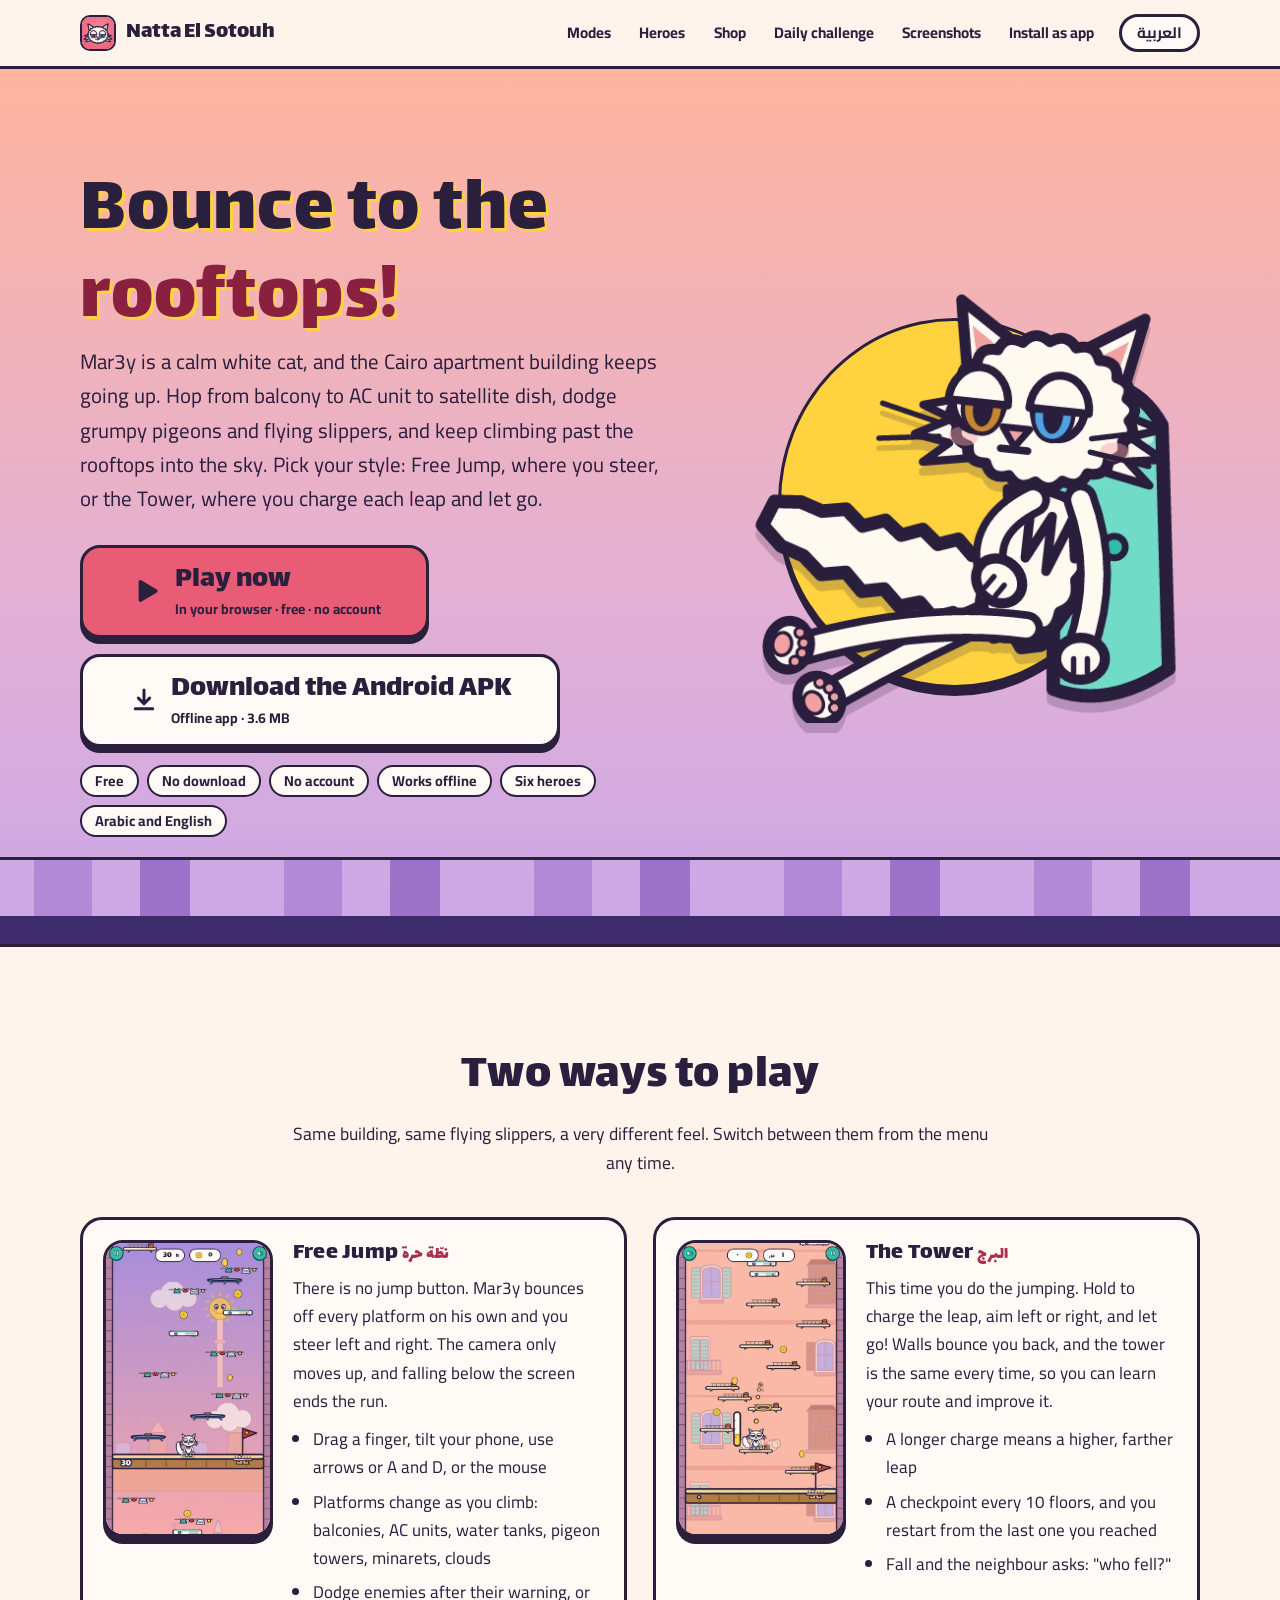
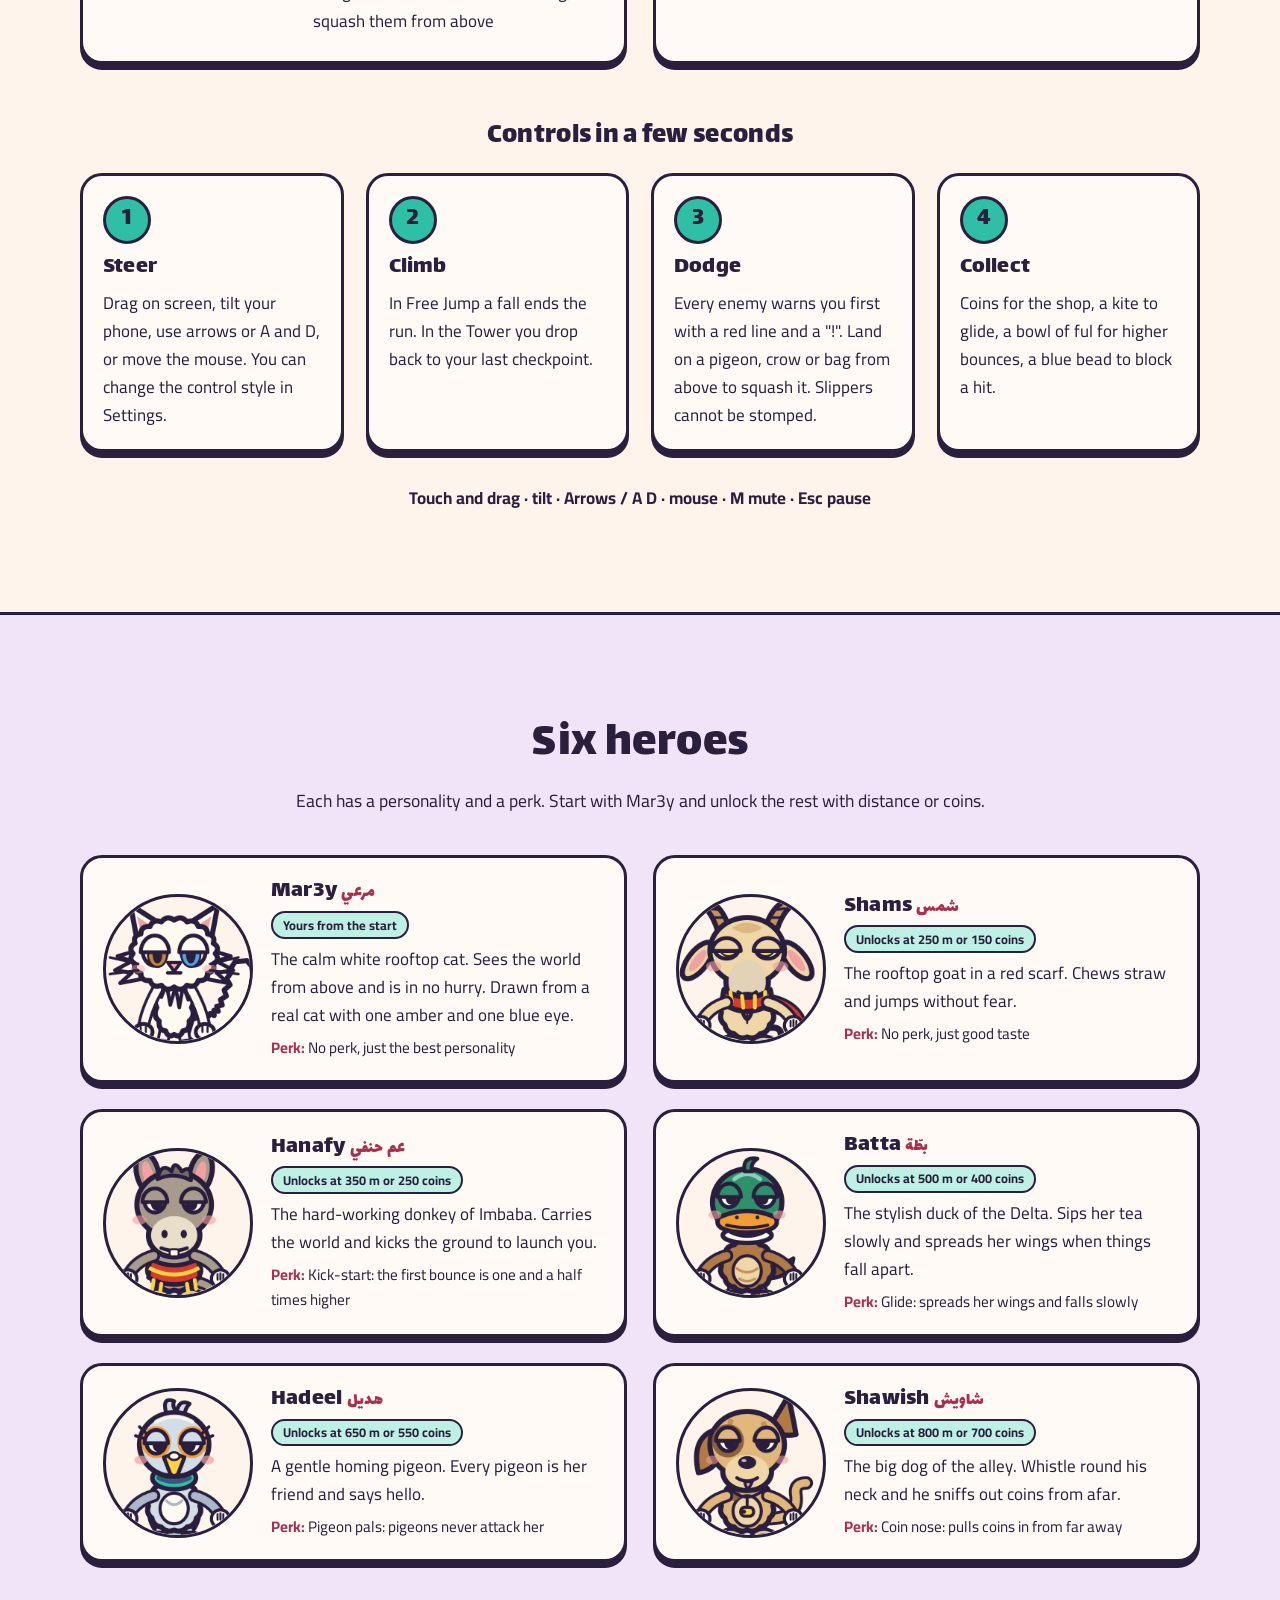
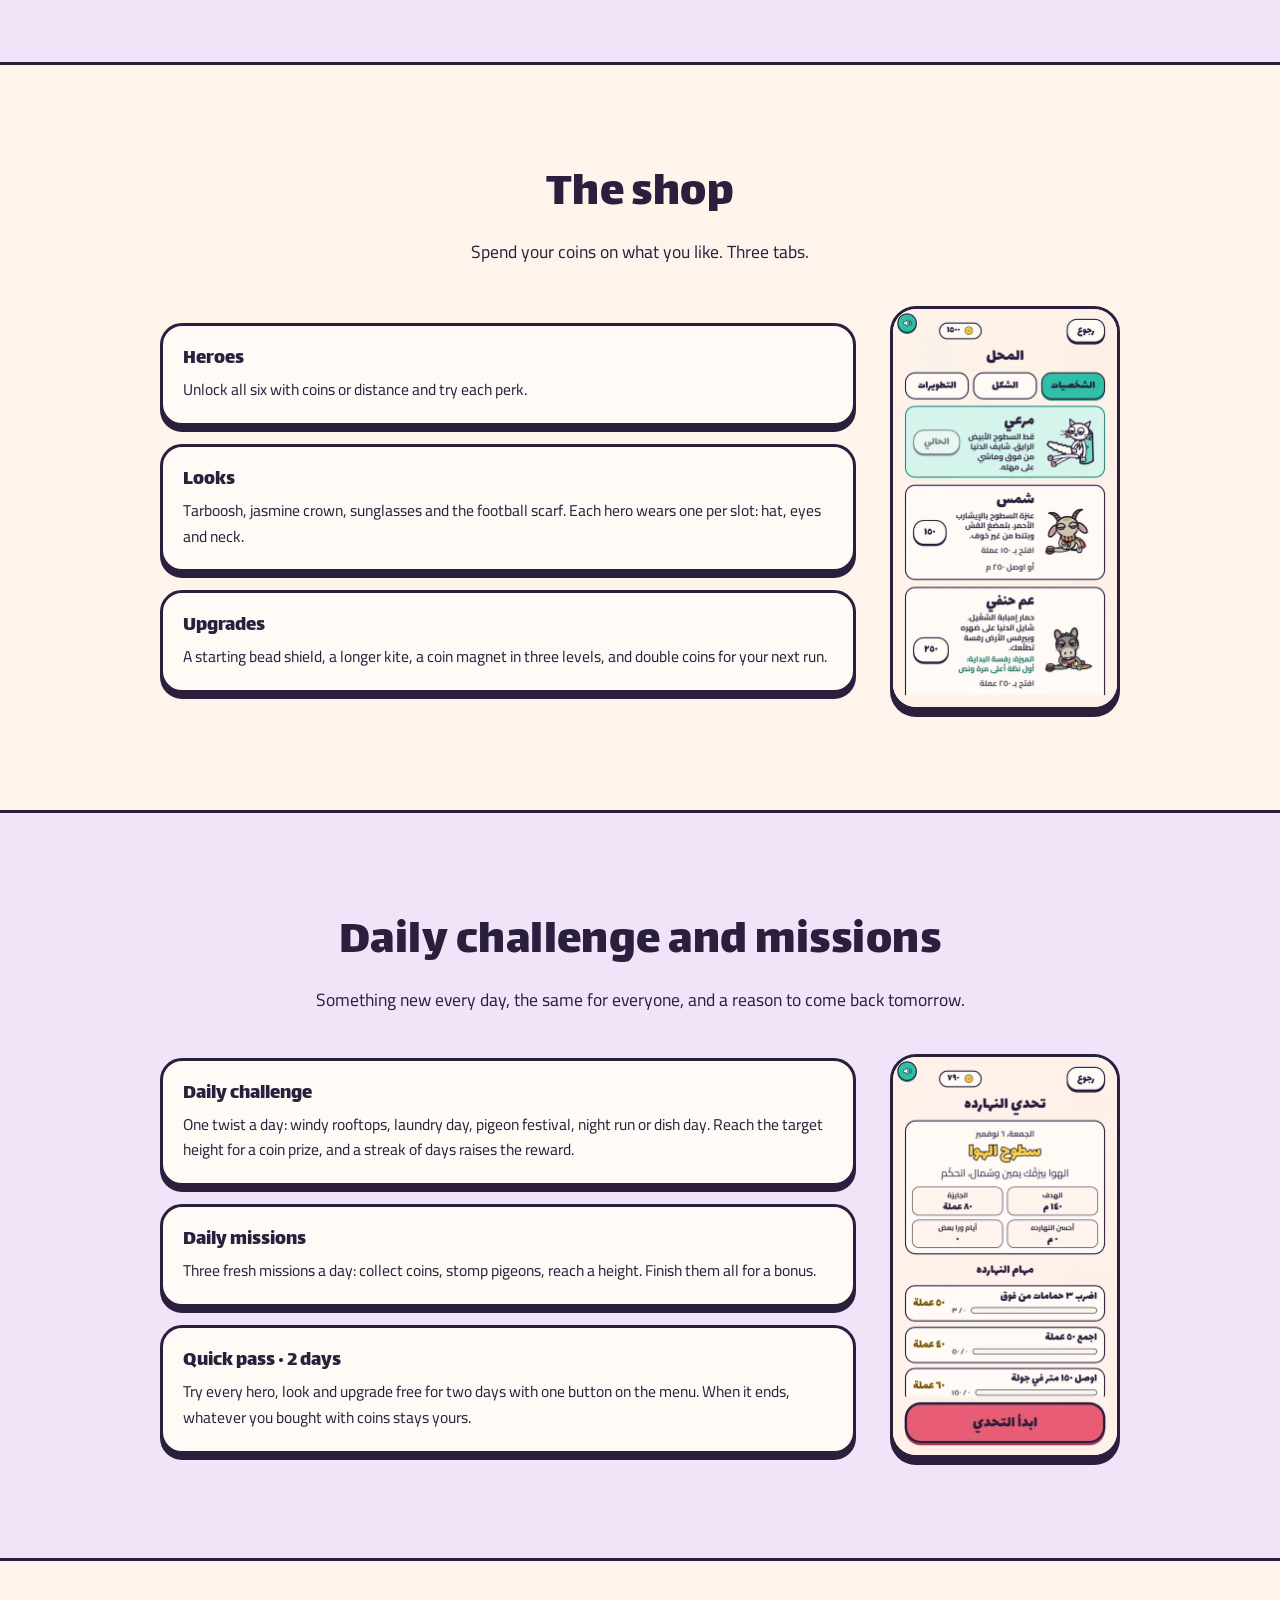
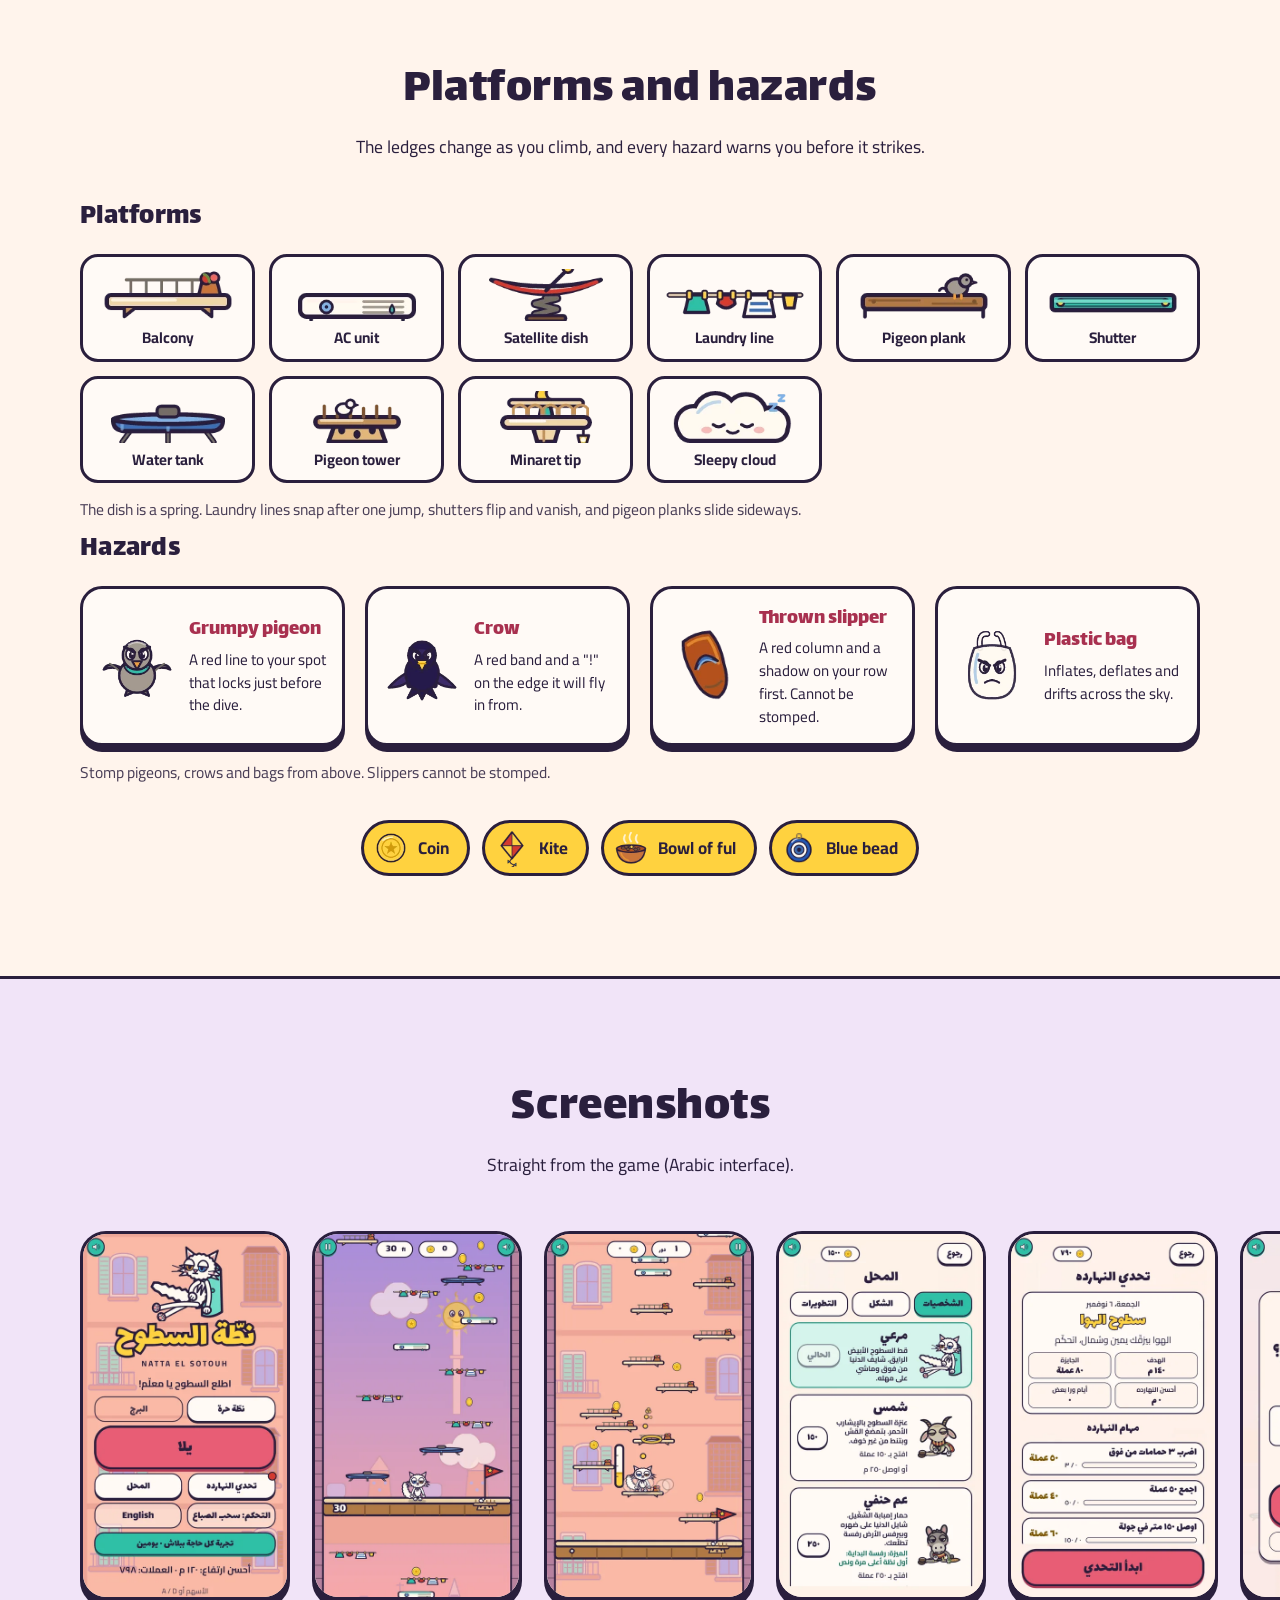
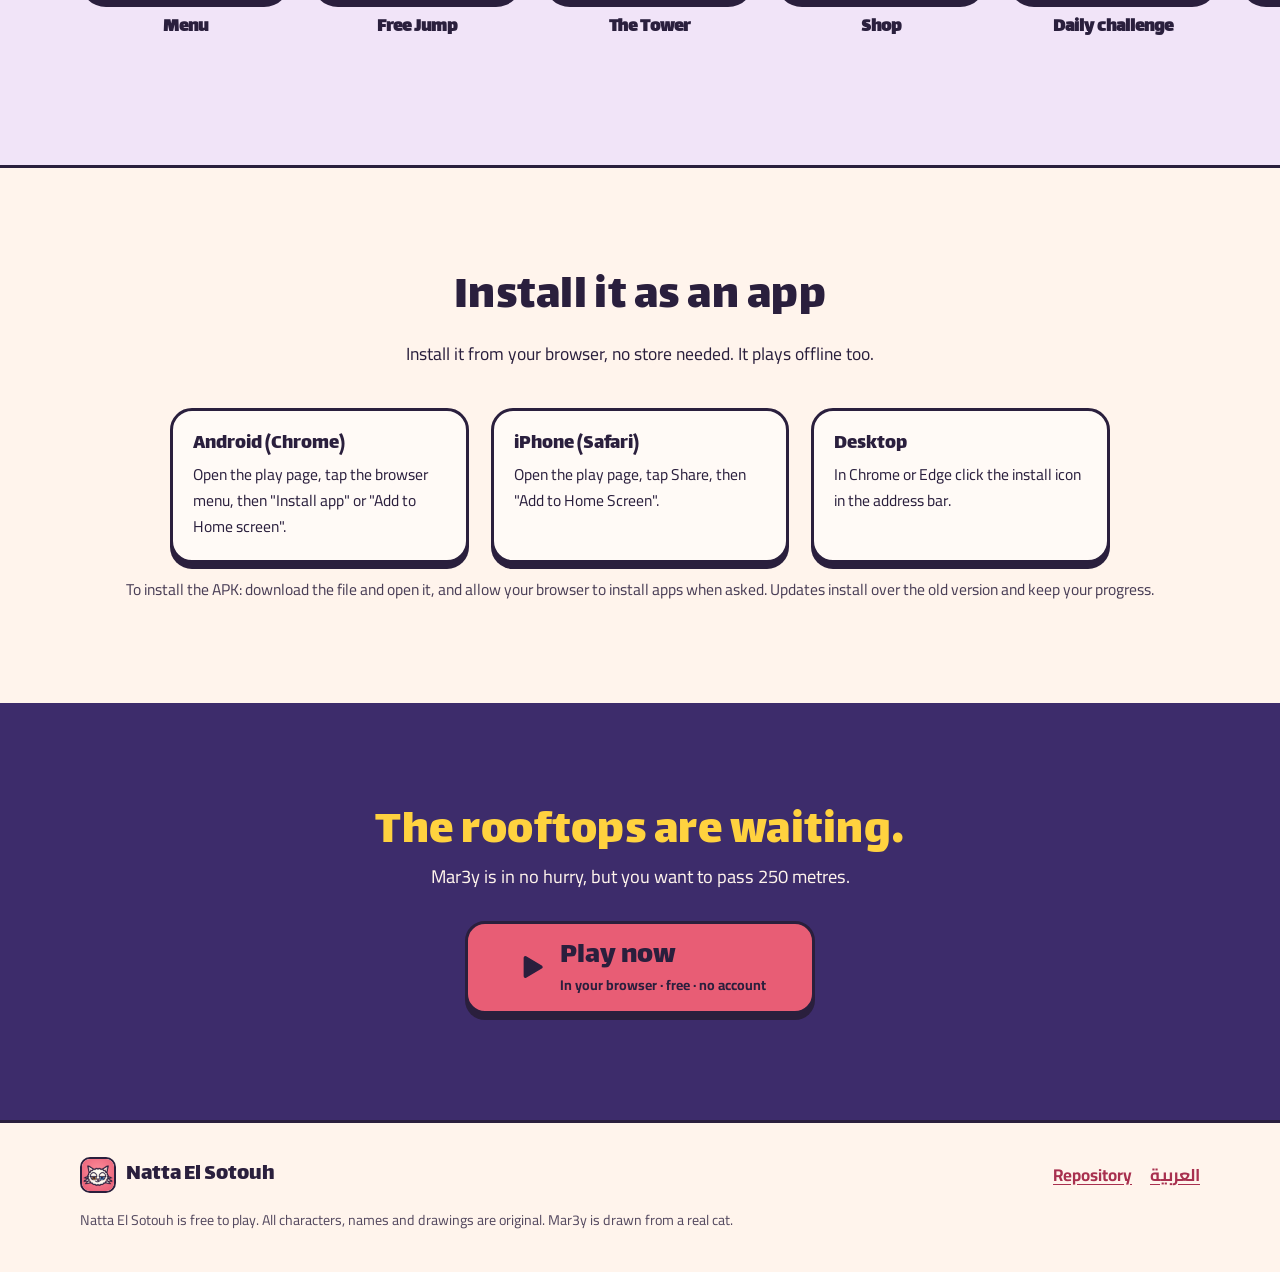
==== commit 5a0a8a57: "feat: Android APK download button with install note Co-Authored-By: Claude Opus 5.5 <noreply@anthrop" ====
--- a/en/index.html
+++ b/en/index.html
@@ -44,8 +44,7 @@
 <div class="hero-copy">
 <h1>Bounce to the <em>rooftops!</em></h1>
 <p class="lead">Mar3y is a calm white cat, and the Cairo apartment building keeps going up. Hop from balcony to AC unit to satellite dish, dodge grumpy pigeons and flying slippers, and keep climbing past the rooftops into the sky. Pick your style: Free Jump, where you steer, or the Tower, where you charge each leap and let go.</p>
-<div class="cta"><a class="btn primary lg" href="https://mfathy234.github.io/natta-el-sotouh-releases/play/" rel="noopener"><svg width="34" height="34" viewBox="0 0 24 24" aria-hidden="true"><path d="M8 5.5v13l11-6.5z" fill="#2a1f3d" stroke="#2a1f3d" stroke-width="2.4" stroke-linejoin="round"/></svg><span class="dl-label"><span class="dl-title">Play now</span><span class="dl-meta">In your browser · free · no account</span></span></a></div>
-<p class="soon"><span class="pill">Android APK coming soon</span></p>
+<div class="cta"><a class="btn primary lg" href="https://mfathy234.github.io/natta-el-sotouh-releases/play/" rel="noopener"><svg width="34" height="34" viewBox="0 0 24 24" aria-hidden="true"><path d="M8 5.5v13l11-6.5z" fill="#2a1f3d" stroke="#2a1f3d" stroke-width="2.4" stroke-linejoin="round"/></svg><span class="dl-label"><span class="dl-title">Play now</span><span class="dl-meta">In your browser · free · no account</span></span></a><a class="btn lg" href="https://github.com/mfathy234/natta-el-sotouh-releases/releases/latest/download/NattaElSotouh.apk" rel="noopener" download><svg width="30" height="30" viewBox="0 0 24 24" aria-hidden="true"><path d="M12 4v11m0 0l-4.5-4.5M12 15l4.5-4.5M5 19h14" fill="none" stroke="#2a1f3d" stroke-width="2.4" stroke-linecap="round" stroke-linejoin="round"/></svg><span class="dl-label"><span class="dl-title">Download the Android APK</span><span class="dl-meta">Offline app · 3.6 MB</span></span></a></div>
 <ul class="chips"><li>Free</li><li>No download</li><li>No account</li><li>Works offline</li><li>Six heroes</li><li>Arabic and English</li></ul>
 </div>
 <div class="hero-art"><div class="stage"><img class="mar3y" src="../assets/art/hero_marei_slouch.webp" width="504" height="448" alt="Mar3y the white cat lounging above the Natta El Sotouh logo"></div></div>
@@ -87,7 +86,7 @@
 <section id="app"><div class="wrap">
 <div class="section-head"><h2>Install it as an app</h2><p>Install it from your browser, no store needed. It plays offline too.</p></div>
 <div class="facts"><div class="card"><b>Android (Chrome)</b><p>Open the play page, tap the browser menu, then "Install app" or "Add to Home screen".</p></div><div class="card"><b>iPhone (Safari)</b><p>Open the play page, tap Share, then "Add to Home Screen".</p></div><div class="card"><b>Desktop</b><p>In Chrome or Edge click the install icon in the address bar.</p></div></div>
-<p class="fine center">An Android APK is coming soon. It will be announced here.</p>
+<p class="fine center">To install the APK: download the file and open it, and allow your browser to install apps when asked. Updates install over the old version and keep your progress.</p>
 </div></section>
 <section class="closing"><div class="wrap">
 <h2>The rooftops are waiting.</h2><p>Mar3y is in no hurry, but you want to pass 250 metres.</p>
